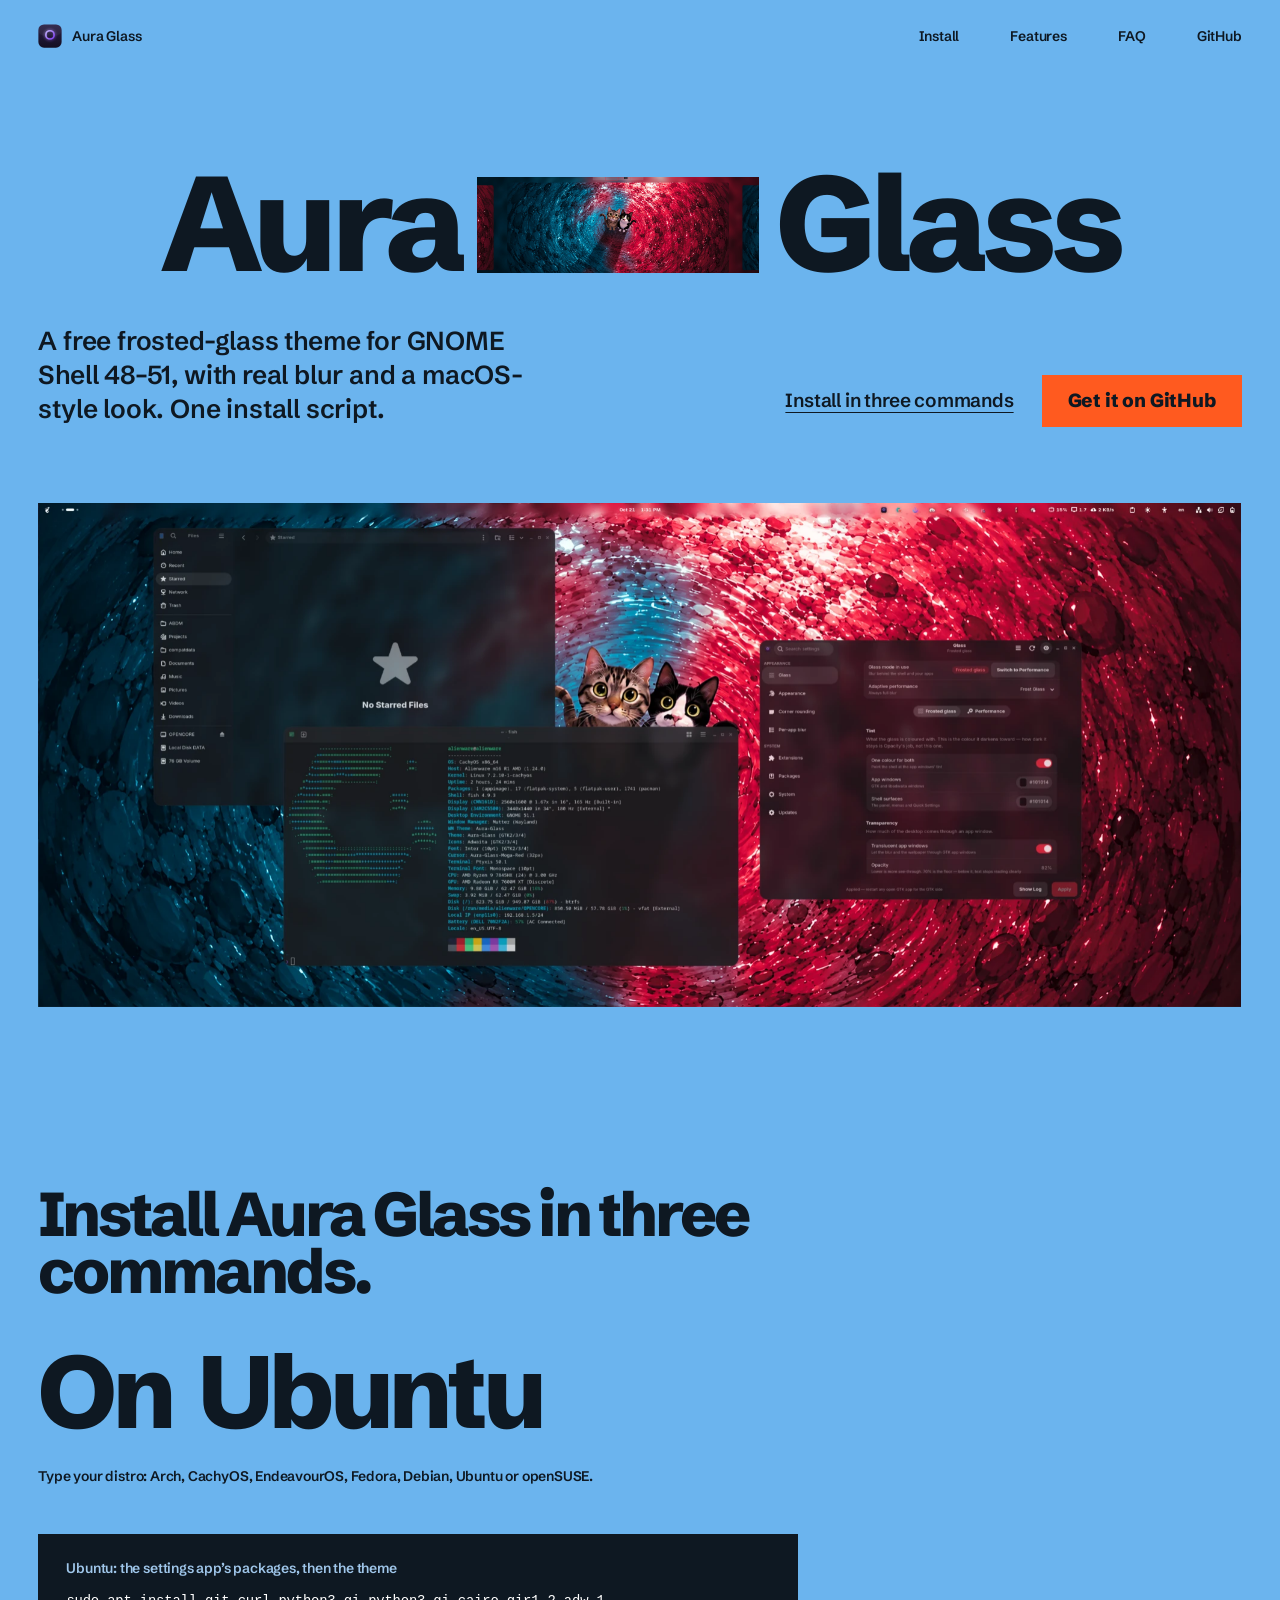
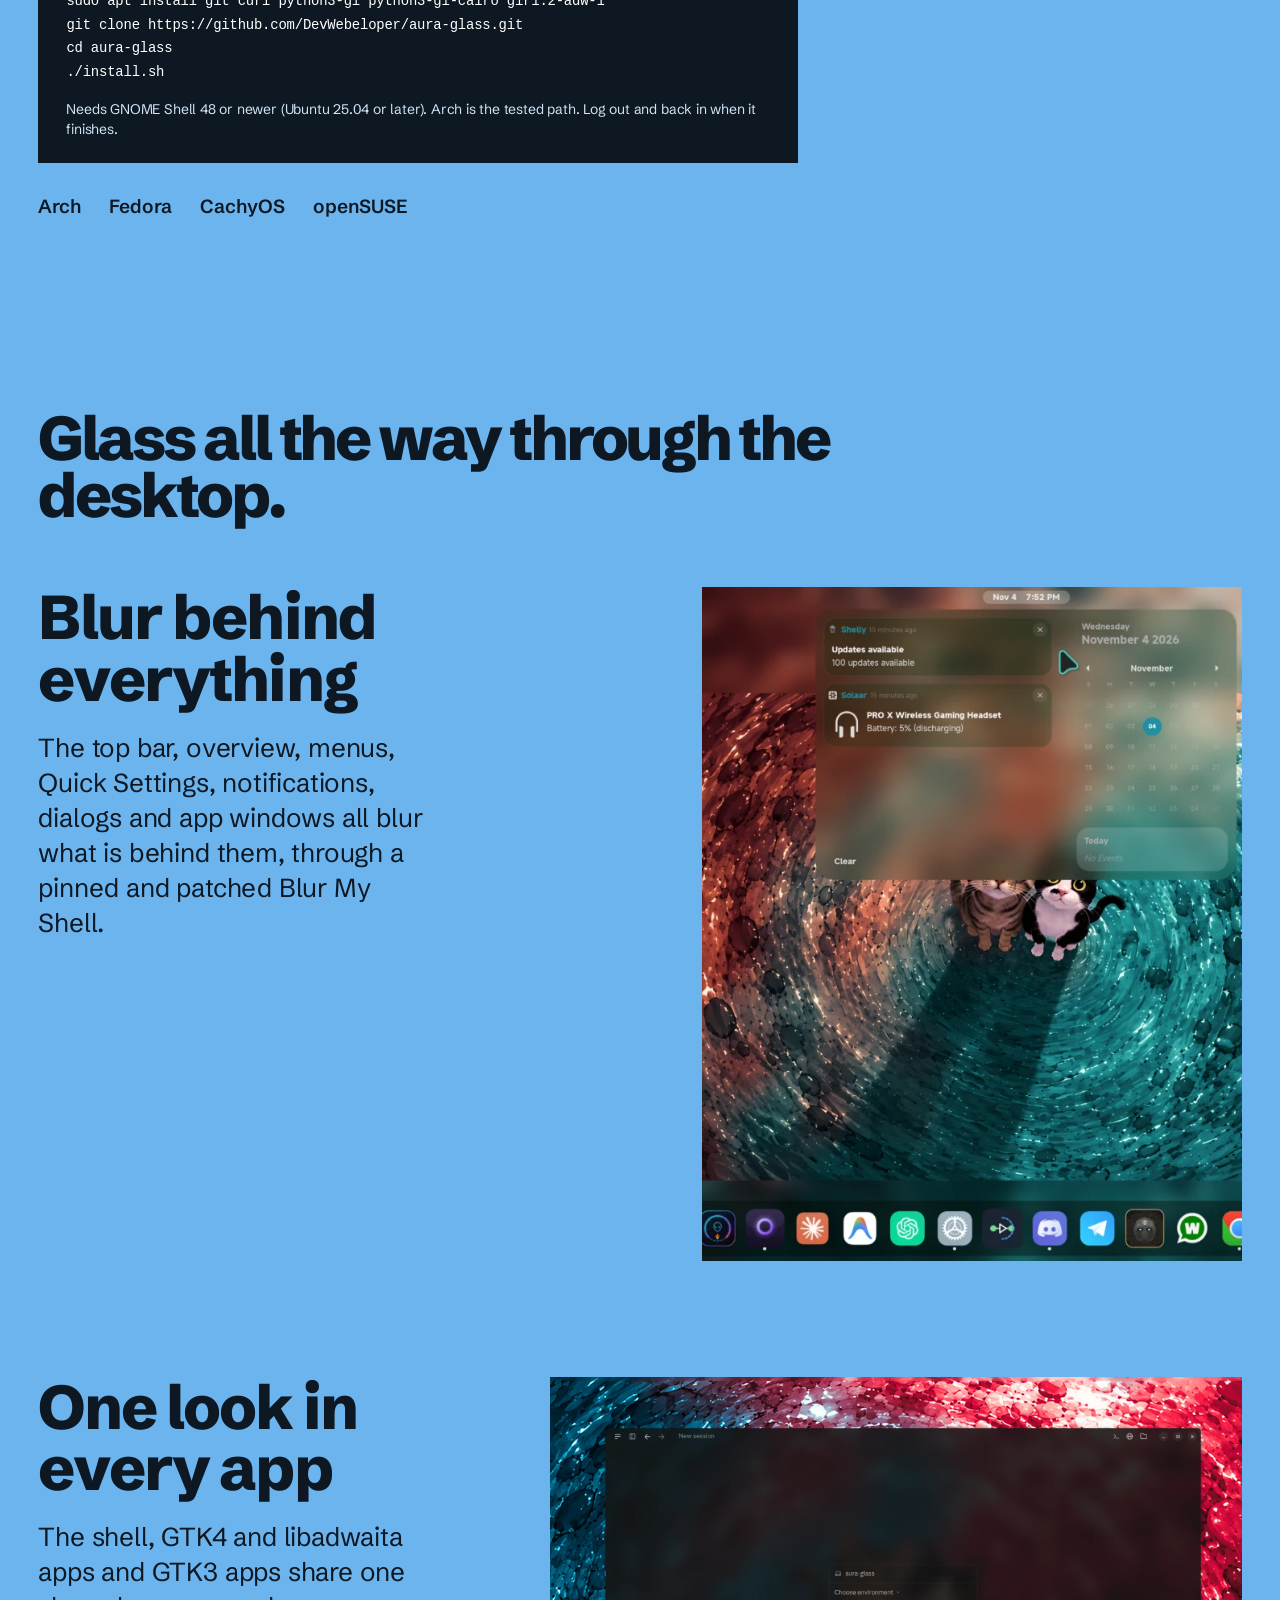
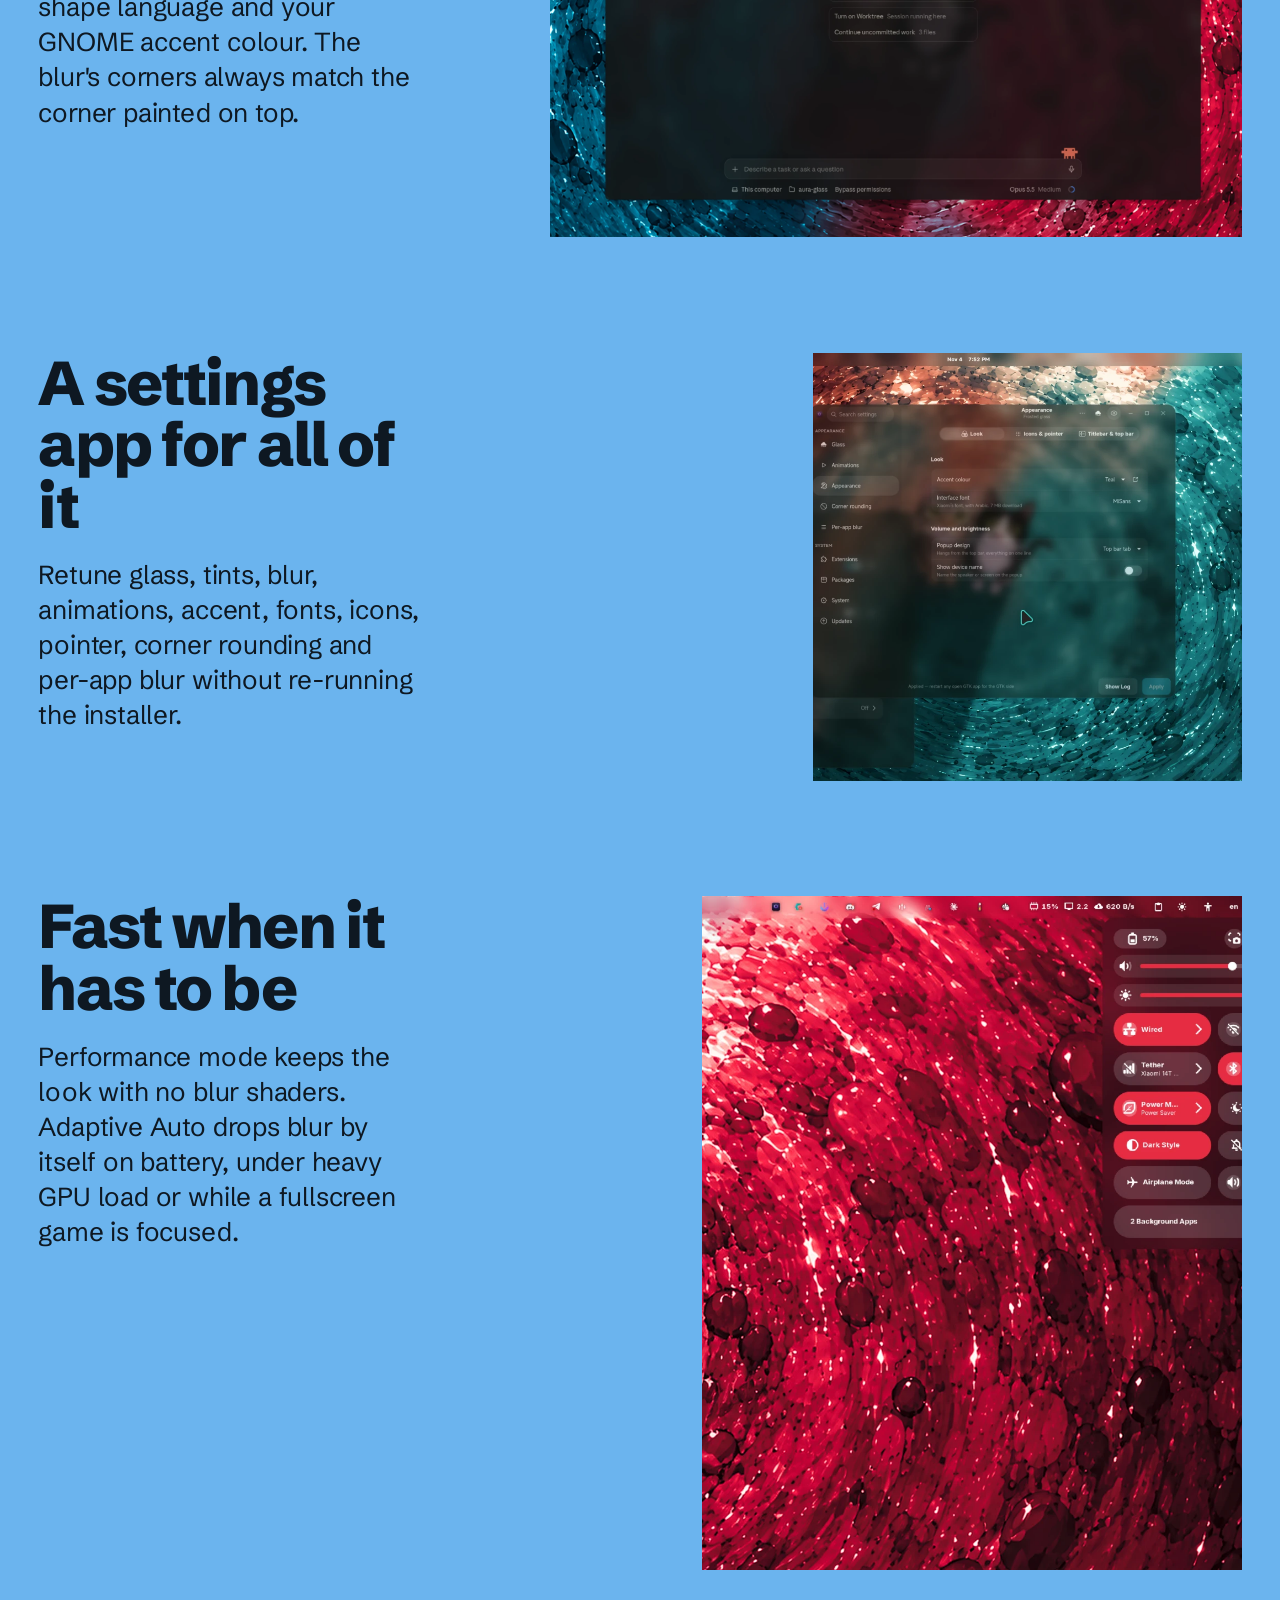
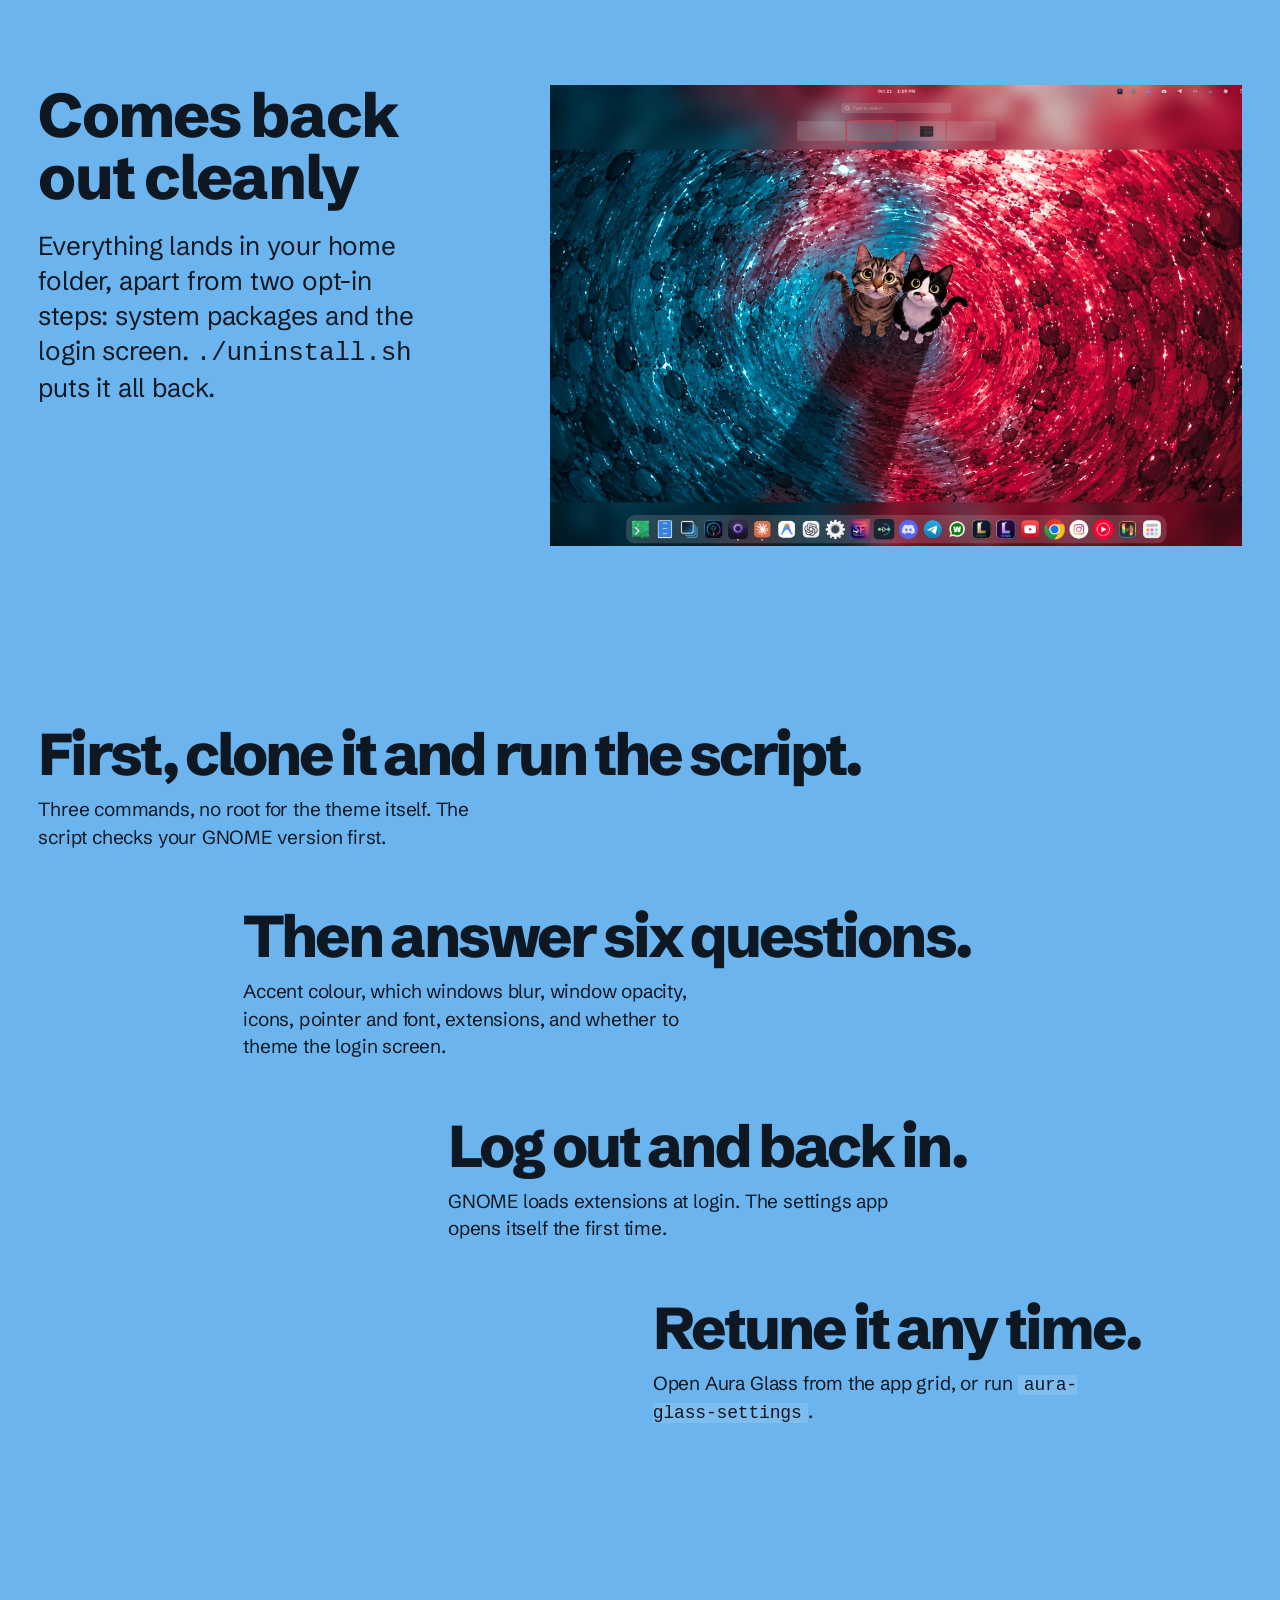
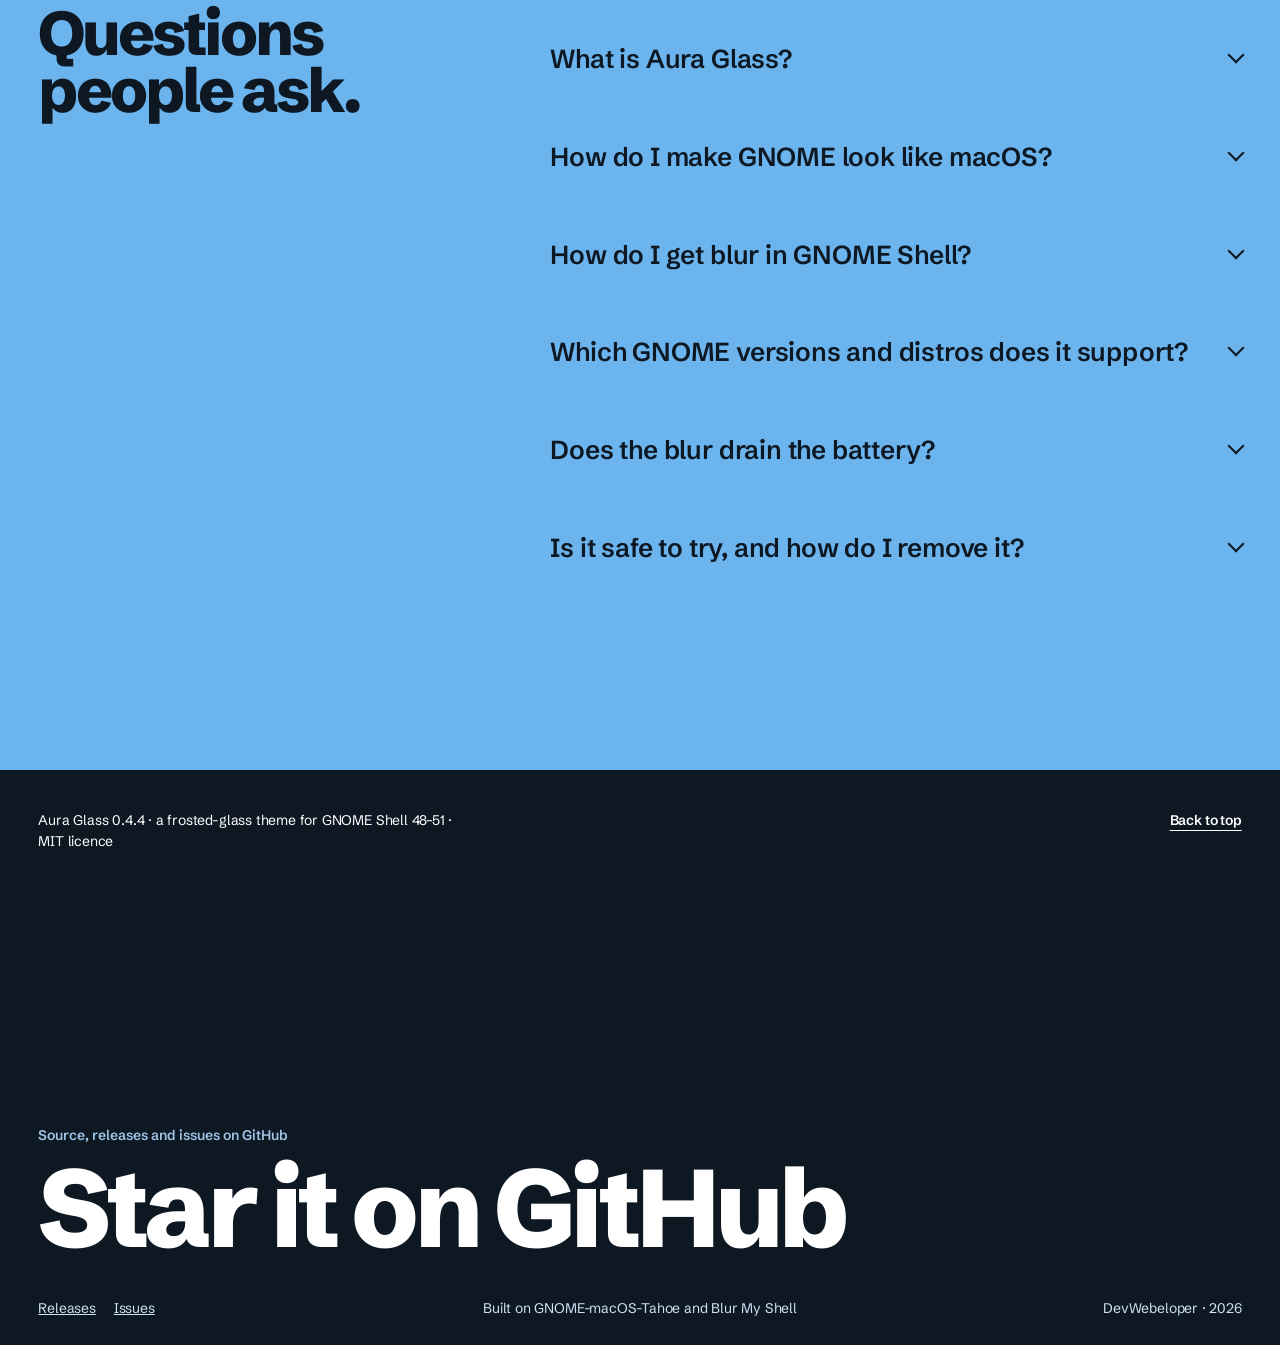
==== index.html @ b1bab81f "site: project page for GitHub Pages" ====
<!doctype html>
<html lang="en">
<head>
<meta charset="utf-8">
<meta name="viewport" content="width=device-width, initial-scale=1">
<title>Aura Glass: a frosted-glass GNOME theme with real blur (GNOME 48–51)</title>
<meta name="description" content="Aura Glass is a free, open-source frosted-glass GNOME theme with real blur and a macOS-style look for GNOME Shell 48–51. Shell, GTK4/libadwaita and GTK3 theme, icons, cursors and a settings app, installed by one script on Arch, CachyOS, Fedora, Ubuntu and Debian.">
<link rel="canonical" href="https://devwebeloper.github.io/aura-glass/">
<meta name="robots" content="index, follow, max-image-preview:large">
<meta name="theme-color" content="#6bb4ee">
<link rel="icon" href="img/icon.svg" type="image/svg+xml">

<meta property="og:type" content="website">
<meta property="og:site_name" content="Aura Glass">
<meta property="og:title" content="Aura Glass: a frosted-glass GNOME theme with real blur">
<meta property="og:description" content="Free macOS-style glass for GNOME Shell 48–51: blur behind the panel, menus, notifications and app windows, one consistent look across the shell, GTK4 and GTK3, and a settings app. One install script.">
<meta property="og:url" content="https://devwebeloper.github.io/aura-glass/">
<meta property="og:image" content="https://devwebeloper.github.io/aura-glass/img/og.jpg">
<meta property="og:image:width" content="1200">
<meta property="og:image:height" content="630">
<meta property="og:image:alt" content="The Aura Glass desktop on GNOME: Files, a terminal and the settings app on frosted glass">
<meta name="twitter:card" content="summary_large_image">
<meta name="twitter:title" content="Aura Glass: a frosted-glass GNOME theme with real blur">
<meta name="twitter:description" content="Free macOS-style glass for GNOME Shell 48–51, installed by one script.">
<meta name="twitter:image" content="https://devwebeloper.github.io/aura-glass/img/og.jpg">

<script type="application/ld+json">
{
  "@context": "https://schema.org",
  "@graph": [
    {
      "@type": "SoftwareApplication",
      "@id": "https://devwebeloper.github.io/aura-glass/#app",
      "name": "Aura Glass",
      "alternateName": ["aura-glass", "Aura Glass GNOME theme"],
      "description": "A free, open-source frosted-glass GNOME theme with real blur and a macOS-style look for GNOME Shell 48–51: Shell, GTK4/libadwaita and GTK3 theme, icon and cursor packs, fonts and a settings app, installed by one script.",
      "applicationCategory": "DesktopEnhancementApplication",
      "applicationSubCategory": "GNOME theme",
      "operatingSystem": "Linux (GNOME Shell 48, 49, 50, 51; Arch, CachyOS, EndeavourOS, Fedora, Debian, Ubuntu, openSUSE)",
      "softwareVersion": "0.4.4",
      "datePublished": "2026-11-18",
      "license": "https://opensource.org/licenses/MIT",
      "isAccessibleForFree": true,
      "offers": { "@type": "Offer", "price": "0", "priceCurrency": "USD" },
      "url": "https://devwebeloper.github.io/aura-glass/",
      "downloadUrl": "https://github.com/DevWebeloper/aura-glass/releases/latest",
      "installUrl": "https://github.com/DevWebeloper/aura-glass#quick-start",
      "codeRepository": "https://github.com/DevWebeloper/aura-glass",
      "screenshot": [
        "https://devwebeloper.github.io/aura-glass/img/desktop.webp",
        "https://devwebeloper.github.io/aura-glass/img/overview.webp",
        "https://devwebeloper.github.io/aura-glass/img/quick-settings.webp",
        "https://devwebeloper.github.io/aura-glass/img/settings-appearance.webp"
      ],
      "keywords": "GNOME theme, GNOME Shell theme, frosted glass, glassmorphism, blur, macOS theme for Linux, GTK4 theme, libadwaita theme, GTK3 theme, Blur My Shell, Linux desktop customization",
      "author": { "@type": "Person", "name": "DevWebeloper", "url": "https://github.com/DevWebeloper" }
    },
    {
      "@type": "FAQPage",
      "@id": "https://devwebeloper.github.io/aura-glass/#faq",
      "mainEntity": [
        { "@type": "Question", "name": "What is Aura Glass?",
          "acceptedAnswer": { "@type": "Answer", "text": "A free, MIT-licensed GNOME theme that turns GNOME Shell 48–51 into a frosted-glass desktop. It themes the shell, GTK4/libadwaita apps and GTK3 apps, adds real blur through a pinned and patched Blur My Shell, and comes with a settings app to retune it." } },
        { "@type": "Question", "name": "How do I make GNOME look like macOS?",
          "acceptedAnswer": { "@type": "Answer", "text": "Install Aura Glass with three commands: git clone https://github.com/DevWebeloper/aura-glass.git, cd aura-glass, ./install.sh. Its theme is built on GNOME-macOS-Tahoe, with frosted blur, macOS-style traffic-light window buttons, and matching icon and pointer packs and fonts, all chosen in the setup wizard." } },
        { "@type": "Question", "name": "How do I get blur in GNOME Shell?",
          "acceptedAnswer": { "@type": "Answer", "text": "Aura Glass installs Blur My Shell and tunes it so the top bar, overview, dock, menus, Quick Settings, notifications, dialogs and app windows all blur what is behind them, with corners that match the theme. A single app can also be blurred from its window menu with Blur This App." } },
        { "@type": "Question", "name": "Which GNOME versions and Linux distros does Aura Glass support?",
          "acceptedAnswer": { "@type": "Answer", "text": "GNOME Shell 48, 49, 50 and 51, on Wayland. Arch, CachyOS and EndeavourOS are the tested path; Fedora, Debian, Ubuntu and openSUSE have dependency mappings and the installer runs there." } },
        { "@type": "Question", "name": "Does the blur slow my computer down or drain the battery?",
          "acceptedAnswer": { "@type": "Answer", "text": "Blur costs GPU time mainly while something behind it keeps redrawing. Performance mode keeps the look without any blur shaders, and Adaptive performance set to Auto drops blur by itself on battery, under heavy GPU load or while a fullscreen game is focused." } },
        { "@type": "Question", "name": "Is Aura Glass safe to try, and how do I remove it?",
          "acceptedAnswer": { "@type": "Answer", "text": "Everything installs under your home folder except two opt-in steps (system packages and the GDM login screen). Running ./uninstall.sh takes it back out." } }
      ]
    }
  ]
}
</script>

<link rel="preconnect" href="https://fonts.googleapis.com">
<link rel="preconnect" href="https://fonts.gstatic.com" crossorigin>
<link href="https://fonts.googleapis.com/css2?family=Schibsted+Grotesk:wght@400;600;800&display=swap" rel="stylesheet">
<style>
:root {
  --bg: #6bb4ee;
  --surface: #7dbdf0;
  --ink: #0e1822;
  --muted: #1b3d5c;
  --accent: #ff5a1f;
  --accent-ink: #0e1822;
  --field-1: #ffffff;  --field-1-ink: #0e1822;
  --field-2: #0e1822;  --field-2-ink: #ffffff;

  --step-small: clamp(0.8125rem, 0.79rem + 0.1vw, 0.875rem);
  --step-body: clamp(1.0625rem, 1rem + 0.25vw, 1.1875rem);
  --step-lead: clamp(1.25rem, 1.1rem + 0.7vw, 1.625rem);
  --step-head: clamp(2rem, 1.3rem + 3.2vw, 4rem);
  --step-display: clamp(4.5rem, 10.5vw, 10.5rem);

  --margin: clamp(16px, 3vw, 40px);
  --gap-section: clamp(120px, 14vw, 200px);
  --ease: cubic-bezier(.2, .7, .1, 1);
}
*, *::before, *::after { box-sizing: border-box; }
html { -webkit-text-size-adjust: 100%; scroll-behavior: smooth; }
body {
  margin: 0; background: var(--bg); color: var(--ink);
  font-family: "Schibsted Grotesk", system-ui, sans-serif;
  font-size: var(--step-body); line-height: 1.45; letter-spacing: -0.01em;
}
img { display: block; max-width: 100%; height: auto; }
a { color: inherit; }
:focus-visible { outline: 3px solid var(--ink); outline-offset: 3px; }
::selection { background: var(--ink); color: var(--bg); }
h1, h2, h3, p { margin: 0; }
h1, h2 { font-weight: 800; letter-spacing: -0.05em; line-height: 0.92; }
h3 { font-weight: 800; letter-spacing: -0.03em; line-height: 1; }
.wrap { padding-inline: var(--margin); }
.grid { display: grid; grid-template-columns: repeat(12, minmax(0, 1fr)); column-gap: clamp(12px, 2vw, 32px); }

/* ---------- nav ---------- */
.nav { display: flex; align-items: center; justify-content: space-between; padding: 24px var(--margin); font-weight: 600; font-size: var(--step-small); }
.nav .mark { display: flex; align-items: center; gap: 10px; text-decoration: none; }
.nav .mark img { width: 24px; height: 24px; }
.nav ul { display: flex; gap: clamp(16px, 4vw, 56px); list-style: none; margin: 0; padding: 0; }
.nav ul a { text-decoration: none; }
.nav ul a:hover { text-decoration: underline; text-underline-offset: 4px; }

/* ---------- hero ---------- */
.hero { padding-top: clamp(48px, 7vw, 104px); }
.hero-line { display: flex; justify-content: center; padding-inline: var(--margin); }
.hero h1 { font-size: var(--step-display); display: inline-flex; align-items: baseline; gap: 0.12em; white-space: nowrap; }
.hero .slot { display: inline-block; width: 2.1em; height: 0.72em; overflow: hidden; align-self: baseline; position: relative; top: 0.02em; }
.hero .slot img { width: 100%; height: 100%; object-fit: cover; object-position: 30% 50%; }
.hero-foot { padding: 40px var(--margin) 0; align-items: end; }
.hero-foot .lead { grid-column: 1 / span 7; font-size: var(--step-lead); line-height: 1.3; max-width: 32ch; font-weight: 600; }
.hero-foot .act { grid-column: 9 / span 4; display: flex; align-items: center; justify-content: flex-end; gap: 28px; }
.hero-shot { margin: clamp(48px, 6vw, 88px) var(--margin) 0; overflow: hidden; }
.hero-shot img { width: 100%; aspect-ratio: 2000 / 837; object-fit: cover; }
.btn { display: inline-flex; align-items: center; white-space: nowrap; min-height: 52px; padding: 0 26px; background: var(--accent); color: var(--accent-ink); font-weight: 800; font-size: var(--step-body); text-decoration: none; border-radius: 0; transition: transform .2s var(--ease), background-color .2s var(--ease); }
.btn:hover { transform: translateY(-2px); background: #ff6d38; }
.btn:active { transform: translateY(1px); }
.link { font-weight: 600; white-space: nowrap; text-underline-offset: 5px; transition: text-underline-offset .2s var(--ease); }
.link:hover { text-underline-offset: 8px; }

/* ---------- install (headline you can type) ---------- */
.install { margin-top: var(--gap-section); }
.install h2 { font-size: var(--step-head); max-width: 18ch; }
.typed { margin-top: 28px; display: flex; align-items: baseline; font-size: clamp(3rem, 8vw, 8.25rem); font-weight: 800; letter-spacing: -0.05em; line-height: 1; }
.typed label { white-space: nowrap; }
.typed input { flex: 1; min-width: 0; font: inherit; letter-spacing: inherit; color: var(--ink); background: transparent; border: 0; padding: 0; margin-left: 0.25em; caret-color: var(--accent); caret-shape: block; }
.typed input:focus { outline: none; }
.typed input:focus-visible { outline: none; text-decoration: underline; text-decoration-thickness: 0.06em; text-underline-offset: 0.12em; }
.answer { margin-top: 48px; max-width: 760px; background: var(--field-2); color: var(--field-2-ink); padding: 24px 28px; }
.answer p { font-size: var(--step-small); font-weight: 600; margin-bottom: 12px; color: #9fc6ea; }
.answer pre { margin: 0; font-family: ui-monospace, "JetBrains Mono", monospace; font-size: var(--step-small); line-height: 1.7; white-space: pre-wrap; word-break: break-word; }
.answer .note { margin: 14px 0 0; font-family: inherit; font-size: var(--step-small); color: #cfe3f5; font-weight: 400; }
.examples { margin-top: 20px; display: flex; flex-wrap: wrap; gap: 8px 28px; }
.examples button { font: inherit; font-size: var(--step-body); font-weight: 600; color: var(--ink); background: none; border: 0; padding: 10px 0; cursor: pointer; text-decoration: underline; text-underline-offset: 5px; text-decoration-color: transparent; transition: text-decoration-color .2s var(--ease); }
.examples button:hover, .examples button[aria-pressed="true"] { text-decoration-color: currentColor; }

/* ---------- features (rows with margin pictures) ---------- */
.features { margin-top: var(--gap-section); }
.features .intro h2 { grid-column: 1 / span 9; font-size: var(--step-head); }
.row { align-items: start; margin-top: clamp(80px, 9vw, 120px); }
.intro + .row { margin-top: clamp(40px, 5vw, 72px); }
.row .copy { grid-column: 1 / span 4; }
.row h3 { font-size: var(--step-head); }
.row p { margin-top: 20px; max-width: 34ch; font-size: var(--step-lead); line-height: 1.35; }
.row figure { margin: 0; grid-column: 6 / -1; justify-self: end; }
.row figure.w-a { width: 78%; }
.row figure.w-b { width: 62%; }
.row figure.w-c { width: 100%; }
.row figure img { width: 100%; aspect-ratio: var(--ar); object-fit: cover; }

/* ---------- how (staircase) ---------- */
.how { margin-top: var(--gap-section); }
.how ol { list-style: none; margin: 0; padding: 0; }
.how li { margin-top: 56px; }
.how li:first-child { margin-top: 0; }
.how .s1 { grid-column: 1 / -1; } .how .s2 { grid-column: 3 / -1; } .how .s3 { grid-column: 5 / -1; } .how .s4 { grid-column: 7 / -1; }
.how .line { font-size: clamp(2.25rem, 4.6vw, 4.75rem); font-weight: 800; letter-spacing: -0.05em; line-height: 1; }
.how .sub { margin-top: 12px; max-width: 40ch; }
.how code { font-family: ui-monospace, monospace; font-size: 0.95em; background: var(--surface); padding: 0 6px; }

/* ---------- faq ---------- */
.faq { margin-top: var(--gap-section); }
.faq h2 { grid-column: 1 / span 4; font-size: var(--step-head); align-self: start; }
.faq .qs { grid-column: 6 / -1; }
.faq details { margin-top: 12px; padding: 12px 24px; margin-inline: -24px; transition: background-color .25s var(--ease); }
.faq details[open] { background: var(--surface); }
.faq summary { list-style: none; cursor: pointer; display: flex; justify-content: space-between; gap: 24px; font-size: var(--step-lead); font-weight: 600; padding: 12px 0; }
.faq summary::-webkit-details-marker { display: none; }
.faq summary::after { content: ""; flex: none; width: 12px; height: 12px; margin-top: 8px; border-right: 2px solid var(--ink); border-bottom: 2px solid var(--ink); transform: rotate(45deg); transition: transform .25s var(--ease); }
.faq details[open] summary::after { transform: rotate(225deg); }
.faq .a { padding-bottom: 16px; max-width: 48ch; }

/* ---------- footer ---------- */
.foot { margin-top: var(--gap-section); background: var(--field-2); color: var(--field-2-ink); min-height: 64svh; display: flex; flex-direction: column; padding: 40px var(--margin) 28px; }
.foot .top { display: flex; justify-content: space-between; gap: 24px; font-size: var(--step-small); }
.foot .top p { max-width: 46ch; }
.foot .big { margin-top: auto; }
.foot .big h2 { font-size: var(--step-small); font-weight: 600; letter-spacing: 0; line-height: 1.4; color: #9fc6ea; margin-bottom: 12px; }
.foot .big a { display: inline-block; font-size: clamp(2.75rem, 8.6vw, 9rem); font-weight: 800; letter-spacing: -0.05em; line-height: 0.92; text-decoration: none; transition: color .2s var(--ease); }
.foot .big a:hover { color: var(--bg); }
.foot .meta { margin-top: 40px; display: grid; grid-template-columns: 1fr auto 1fr; gap: 16px; font-size: var(--step-small); color: #cfe3f5; }
.foot .meta > :last-child { text-align: right; }
.foot .meta a { margin-right: 18px; }

/* ---------- motion ---------- */
.reveal { opacity: 0; transform: translateY(24px); transition: opacity .7s var(--ease), transform .7s var(--ease); transition-delay: calc(var(--i, 0) * 80ms); }
.reveal.in { opacity: 1; transform: none; }
.no-js .reveal { opacity: 1; transform: none; }
.shutter { clip-path: inset(0 100% 0 0); animation: shutter 1.1s var(--ease) .25s forwards; }
.shutter img { transform: scale(1.12); animation: settle 1.4s var(--ease) .25s forwards; }
@keyframes shutter { to { clip-path: inset(0 0 0 0); } }
@keyframes settle { to { transform: scale(1); } }
.row figure img { transition: transform .6s var(--ease); }
.row figure:hover img { transform: scale(1.03); }
@media (prefers-reduced-motion: reduce) {
  .reveal, .reveal.in { opacity: 1; transform: none; transition: none; }
  .shutter, .shutter img { animation: none; clip-path: none; transform: none; }
  html { scroll-behavior: auto; }
}

/* ---------- phone ---------- */
@media (max-width: 900px) {
  .nav ul li:not(:last-child) { display: none; }
  .hero h1 { font-size: 19vw; }
  .hero .slot { display: none; }
  .hero-foot .lead, .hero-foot .act { grid-column: 1 / -1; }
  .hero-foot .act { justify-content: flex-start; margin-top: 24px; flex-wrap: wrap; }
  .typed { font-size: 11vw; }
  .answer { margin-top: 28px; padding: 20px; }
  .examples button { min-height: 44px; padding: 0 16px; background: var(--surface); text-decoration: none; }
  .examples button[aria-pressed="true"] { background: var(--ink); color: var(--bg); }
  .features .intro { min-height: 50svh; }
  .features .intro h2, .row .copy, .row figure { grid-column: 1 / -1; }
  .row { margin-top: 64px; }
  .row figure { margin-top: 20px; justify-self: start; }
  .row figure.w-a, .row figure.w-b, .row figure.w-c { width: 100%; }
  .how .s1, .how .s2, .how .s3, .how .s4 { grid-column: 1 / -1; }
  .how .s2 { padding-left: 6vw; } .how .s3 { padding-left: 12vw; } .how .s4 { padding-left: 18vw; }
  .how .line { font-size: 8.4vw; }
  .how li { margin-top: 40px; }
  .faq h2 { grid-column: 1 / -1; position: static; }
  .faq .qs { grid-column: 1 / -1; margin-top: 32px; }
  .faq details { margin-inline: calc(var(--margin) * -1); padding-inline: var(--margin); }
  .foot .top { flex-direction: column; }
  .foot .big a { font-size: 11vw; }
  .foot .meta { grid-template-columns: 1fr; }
  .foot .meta > :last-child { text-align: left; }
}
</style>
</head>
<body class="no-js">
<header class="nav">
  <a class="mark" href="./"><img src="img/icon.svg" width="24" height="24" alt="">Aura Glass</a>
  <nav aria-label="Main">
    <ul>
      <li><a href="#install">Install</a></li>
      <li><a href="#features">Features</a></li>
      <li><a href="#faq">FAQ</a></li>
      <li><a href="https://github.com/DevWebeloper/aura-glass">GitHub</a></li>
    </ul>
  </nav>
</header>

<main>
  <section class="hero" aria-label="Aura Glass">
    <div class="hero-line">
      <h1>
        <span>Aura</span>
        <span class="slot" aria-hidden="true"><img src="img/overview.webp" width="2000" height="837" alt=""></span>
        <span>Glass</span>
      </h1>
    </div>
    <div class="hero-foot grid">
      <p class="lead reveal">A free frosted-glass theme for GNOME Shell 48–51, with real blur and a macOS-style look. One install script.</p>
      <div class="act reveal" style="--i:1">
        <a class="link" href="#install">Install in three commands</a>
        <a class="btn" href="https://github.com/DevWebeloper/aura-glass">Get it on GitHub</a>
      </div>
    </div>
    <figure class="hero-shot shutter" style="margin-bottom:0"><img src="img/desktop.webp" width="2000" height="837" alt="Aura Glass on GNOME Shell: Files, a terminal and the Aura Glass settings app on frosted glass over a red and teal wallpaper" fetchpriority="high"></figure>
  </section>

  <section class="install wrap" id="install" aria-labelledby="install-h">
    <h2 id="install-h" class="reveal">Install Aura Glass in three commands.</h2>
    <div class="typed reveal" style="--i:1" data-ui>
      <label for="distro">On</label>
      <input id="distro" type="text" value="Ubuntu" autocomplete="off" spellcheck="false" aria-describedby="distro-help">
    </div>
    <p id="distro-help" class="reveal" style="--i:2; margin-top:12px; font-size:var(--step-small); font-weight:600;">Type your distro: Arch, CachyOS, EndeavourOS, Fedora, Debian, Ubuntu or openSUSE.</p>
    <div class="answer reveal" style="--i:3" aria-live="polite" data-ui>
      <p id="answer-title">Ubuntu: the settings app's packages, then the theme</p>
<pre id="answer-cmd">sudo apt install git curl python3-gi python3-gi-cairo gir1.2-adw-1
git clone https://github.com/DevWebeloper/aura-glass.git
cd aura-glass
./install.sh</pre>
      <p class="note" id="answer-note">Debian and Ubuntu have dependency mappings and the installer runs there; Arch is the tested path. Log out and back in when it finishes.</p>
    </div>
    <div class="examples reveal" style="--i:4" role="group" aria-label="Examples">
      <button type="button" data-d="Arch">Arch</button>
      <button type="button" data-d="Fedora">Fedora</button>
      <button type="button" data-d="CachyOS">CachyOS</button>
      <button type="button" data-d="openSUSE">openSUSE</button>
    </div>
  </section>

  <section class="features wrap" id="features" aria-labelledby="features-h">
    <div class="intro grid"><h2 id="features-h" class="reveal">Glass all the way through the desktop.</h2></div>

    <div class="row grid">
      <div class="copy reveal"><h3>Blur behind everything</h3>
        <p>The top bar, overview, menus, Quick Settings, notifications, dialogs and app windows all blur what is behind them, through a pinned and patched Blur My Shell.</p></div>
      <figure class="w-a reveal" style="--i:1; --ar: 4 / 5"><img src="img/notifications-calendar.webp" width="2000" height="837" alt="Notifications and the calendar on frosted glass above the dock" loading="lazy" style="object-position: 45% 50%"></figure>
    </div>

    <div class="row grid">
      <div class="copy reveal"><h3>One look in every app</h3>
        <p>The shell, GTK4 and libadwaita apps and GTK3 apps share one shape language and your GNOME accent colour. The blur's corners always match the corner painted on top.</p></div>
      <figure class="w-c reveal" style="--i:1; --ar: 3 / 2"><img src="img/app-window.webp" width="2000" height="1401" alt="A translucent GTK4 app window on the frosted glass" loading="lazy"></figure>
    </div>

    <div class="row grid">
      <div class="copy reveal"><h3>A settings app for all of it</h3>
        <p>Retune glass, tints, blur, animations, accent, fonts, icons, pointer, corner rounding and per-app blur without re-running the installer.</p></div>
      <figure class="w-b reveal" style="--i:1; --ar: 1 / 1"><img src="img/settings-appearance.webp" width="2000" height="837" alt="The Aura Glass settings app over GNOME Settings" loading="lazy" style="object-position: 60% 50%"></figure>
    </div>

    <div class="row grid">
      <div class="copy reveal"><h3>Fast when it has to be</h3>
        <p>Performance mode keeps the look with no blur shaders. Adaptive Auto drops blur by itself on battery, under heavy GPU load or while a fullscreen game is focused.</p></div>
      <figure class="w-a reveal" style="--i:1; --ar: 4 / 5"><img src="img/quick-settings.webp" width="2000" height="1220" alt="GNOME Quick Settings on frosted glass" loading="lazy" style="object-position: 85% 30%"></figure>
    </div>

    <div class="row grid">
      <div class="copy reveal"><h3>Comes back out cleanly</h3>
        <p>Everything lands in your home folder, apart from two opt-in steps: system packages and the login screen. <code>./uninstall.sh</code> puts it all back.</p></div>
      <figure class="w-c reveal" style="--i:1; --ar: 3 / 2"><img src="img/overview.webp" width="2000" height="837" alt="The GNOME overview with the dock and workspace thumbnails on Aura Glass" loading="lazy"></figure>
    </div>
  </section>

  <section class="how wrap" aria-labelledby="how-h">
    <ol class="grid" style="grid-template-rows:auto">
      <li class="s1 reveal"><h2 id="how-h" class="line">First, clone it and run the script.</h2><p class="sub">Three commands, no root for the theme itself. The script checks your GNOME version first.</p></li>
      <li class="s2 reveal"><p class="line">Then answer six questions.</p><p class="sub">Accent colour, which windows blur, window opacity, icons, pointer and font, extensions, and whether to theme the login screen.</p></li>
      <li class="s3 reveal"><p class="line">Log out and back in.</p><p class="sub">GNOME loads extensions at login. The settings app opens itself the first time.</p></li>
      <li class="s4 reveal"><p class="line">Retune it any time.</p><p class="sub">Open Aura Glass from the app grid, or run <code>aura-glass-settings</code>.</p></li>
    </ol>
  </section>

  <section class="faq wrap grid" id="faq" aria-labelledby="faq-h">
    <h2 id="faq-h" class="reveal">Questions people ask.</h2>
    <div class="qs">
      <details class="reveal"><summary>What is Aura Glass?</summary><p class="a">A free, MIT-licensed GNOME theme that turns GNOME Shell 48–51 into a frosted-glass desktop. It themes the shell, GTK4/libadwaita apps and GTK3 apps, adds real blur through a pinned and patched Blur My Shell, and comes with a settings app to retune it.</p></details>
      <details class="reveal"><summary>How do I make GNOME look like macOS?</summary><p class="a">Install Aura Glass. Its theme is built on GNOME-macOS-Tahoe, with frosted blur, macOS-style traffic-light window buttons, and matching icon and pointer packs and fonts (Inter, MiSans or SF Pro), all chosen in the setup wizard.</p></details>
      <details class="reveal"><summary>How do I get blur in GNOME Shell?</summary><p class="a">Aura Glass installs Blur My Shell and tunes it so the top bar, overview, dock, menus, Quick Settings, notifications, dialogs and app windows all blur what is behind them, with corners that match the theme. You can also blur a single app from its window menu with “Blur This App”.</p></details>
      <details class="reveal"><summary>Which GNOME versions and distros does it support?</summary><p class="a">GNOME Shell 48, 49, 50 and 51, on Wayland. Arch, CachyOS and EndeavourOS are the tested path. Fedora, Debian, Ubuntu and openSUSE have dependency mappings and the installer runs there.</p></details>
      <details class="reveal"><summary>Does the blur drain the battery?</summary><p class="a">Blur costs GPU time mainly while something behind it keeps redrawing. Performance mode keeps the look without any blur shaders, and Adaptive performance → Auto drops blur by itself on battery, under heavy GPU load or while a fullscreen game is focused.</p></details>
      <details class="reveal"><summary>Is it safe to try, and how do I remove it?</summary><p class="a">Everything installs under your home folder except two opt-in steps (system packages and the GDM login screen). <code>./uninstall.sh</code> takes it back out.</p></details>
    </div>
  </section>
</main>

<footer class="foot">
  <div class="top">
    <p>Aura Glass 0.4.4 · a frosted-glass theme for GNOME Shell 48–51 · MIT licence</p>
    <a class="link" href="#top" onclick="window.scrollTo({top:0});return false;">Back to top</a>
  </div>
  <div class="big">
    <h2>Source, releases and issues on GitHub</h2>
    <a href="https://github.com/DevWebeloper/aura-glass">Star it on GitHub</a>
  </div>
  <div class="meta">
    <div><a href="https://github.com/DevWebeloper/aura-glass/releases/latest">Releases</a><a href="https://github.com/DevWebeloper/aura-glass/issues">Issues</a></div>
    <div>Built on GNOME-macOS-Tahoe and Blur My Shell</div>
    <div>DevWebeloper · 2026</div>
  </div>
</footer>

<script>
document.body.classList.remove('no-js');
const D = {
  arch:     ['Arch', 'sudo pacman -S --needed git curl python-gobject libadwaita', 'The tested path. An AUR recipe lives in packaging/aur.'],
  cachyos:  ['CachyOS', 'sudo pacman -S --needed git curl python-gobject libadwaita', 'The tested path, on Arch packages.'],
  endeavouros: ['EndeavourOS', 'sudo pacman -S --needed git curl python-gobject libadwaita', 'The tested path, on Arch packages.'],
  manjaro:  ['Manjaro', 'sudo pacman -S --needed git curl python-gobject libadwaita', 'Arch packages; check that your GNOME Shell is 48 or newer.'],
  fedora:   ['Fedora', 'sudo dnf install git curl python3-gobject libadwaita', 'Fedora has dependency mappings and the installer runs there; Arch is the tested path.'],
  debian:   ['Debian', 'sudo apt install git curl python3-gi python3-gi-cairo gir1.2-adw-1', 'Needs GNOME Shell 48 or newer (Debian 13 or later). Arch is the tested path.'],
  ubuntu:   ['Ubuntu', 'sudo apt install git curl python3-gi python3-gi-cairo gir1.2-adw-1', 'Needs GNOME Shell 48 or newer (Ubuntu 25.04 or later). Arch is the tested path.'],
  opensuse: ['openSUSE', 'sudo zypper install git curl python3-gobject python3-gobject-cairo typelib-1_0-Adw-1', 'openSUSE has dependency mappings and the installer runs there; Arch is the tested path.']
};
const CLONE = 'git clone https://github.com/DevWebeloper/aura-glass.git\ncd aura-glass\n./install.sh';
const input = document.getElementById('distro');
const t = document.getElementById('answer-title'), c = document.getElementById('answer-cmd'), n = document.getElementById('answer-note');
function show(v) {
  const k = v.toLowerCase().replace(/[^a-z]/g, '').replace(/^(pop|popos|zorin|mint|linuxmint|elementary|kubuntu|xubuntu)$/, 'ubuntu').replace(/^(tumbleweed|suse|opensusetumbleweed|leap)$/, 'opensuse').replace(/^(endeavour)$/, 'endeavouros').replace(/^(cachy)$/, 'cachyos');
  const hit = D[k] || Object.keys(D).find(x => k && x.startsWith(k)) && D[Object.keys(D).find(x => x.startsWith(k))];
  if (hit) {
    t.textContent = hit[0] + ': the settings app’s packages, then the theme';
    c.textContent = hit[1] + '\n' + CLONE;
    n.textContent = hit[2] + ' Log out and back in when it finishes.';
  } else {
    t.textContent = (v.trim() || 'Any distro') + ': the theme';
    c.textContent = CLONE;
    n.textContent = 'The installer offers to install what your distro needs. You need GNOME Shell 48–51, bash, python3, git and curl.';
  }
  document.querySelectorAll('.examples button').forEach(b => b.setAttribute('aria-pressed', String(b.dataset.d.toLowerCase() === k)));
}
input.addEventListener('input', () => show(input.value));
document.querySelectorAll('.examples button').forEach(b => b.addEventListener('click', () => { input.value = b.dataset.d; show(b.dataset.d); input.focus(); }));
show(input.value);
const io = new IntersectionObserver(es => es.forEach(e => { if (e.isIntersecting) { e.target.classList.add('in'); io.unobserve(e.target); } }), { rootMargin: '0px 0px -8% 0px' });
document.querySelectorAll('.reveal').forEach(el => io.observe(el));
</script>
</body>
</html>
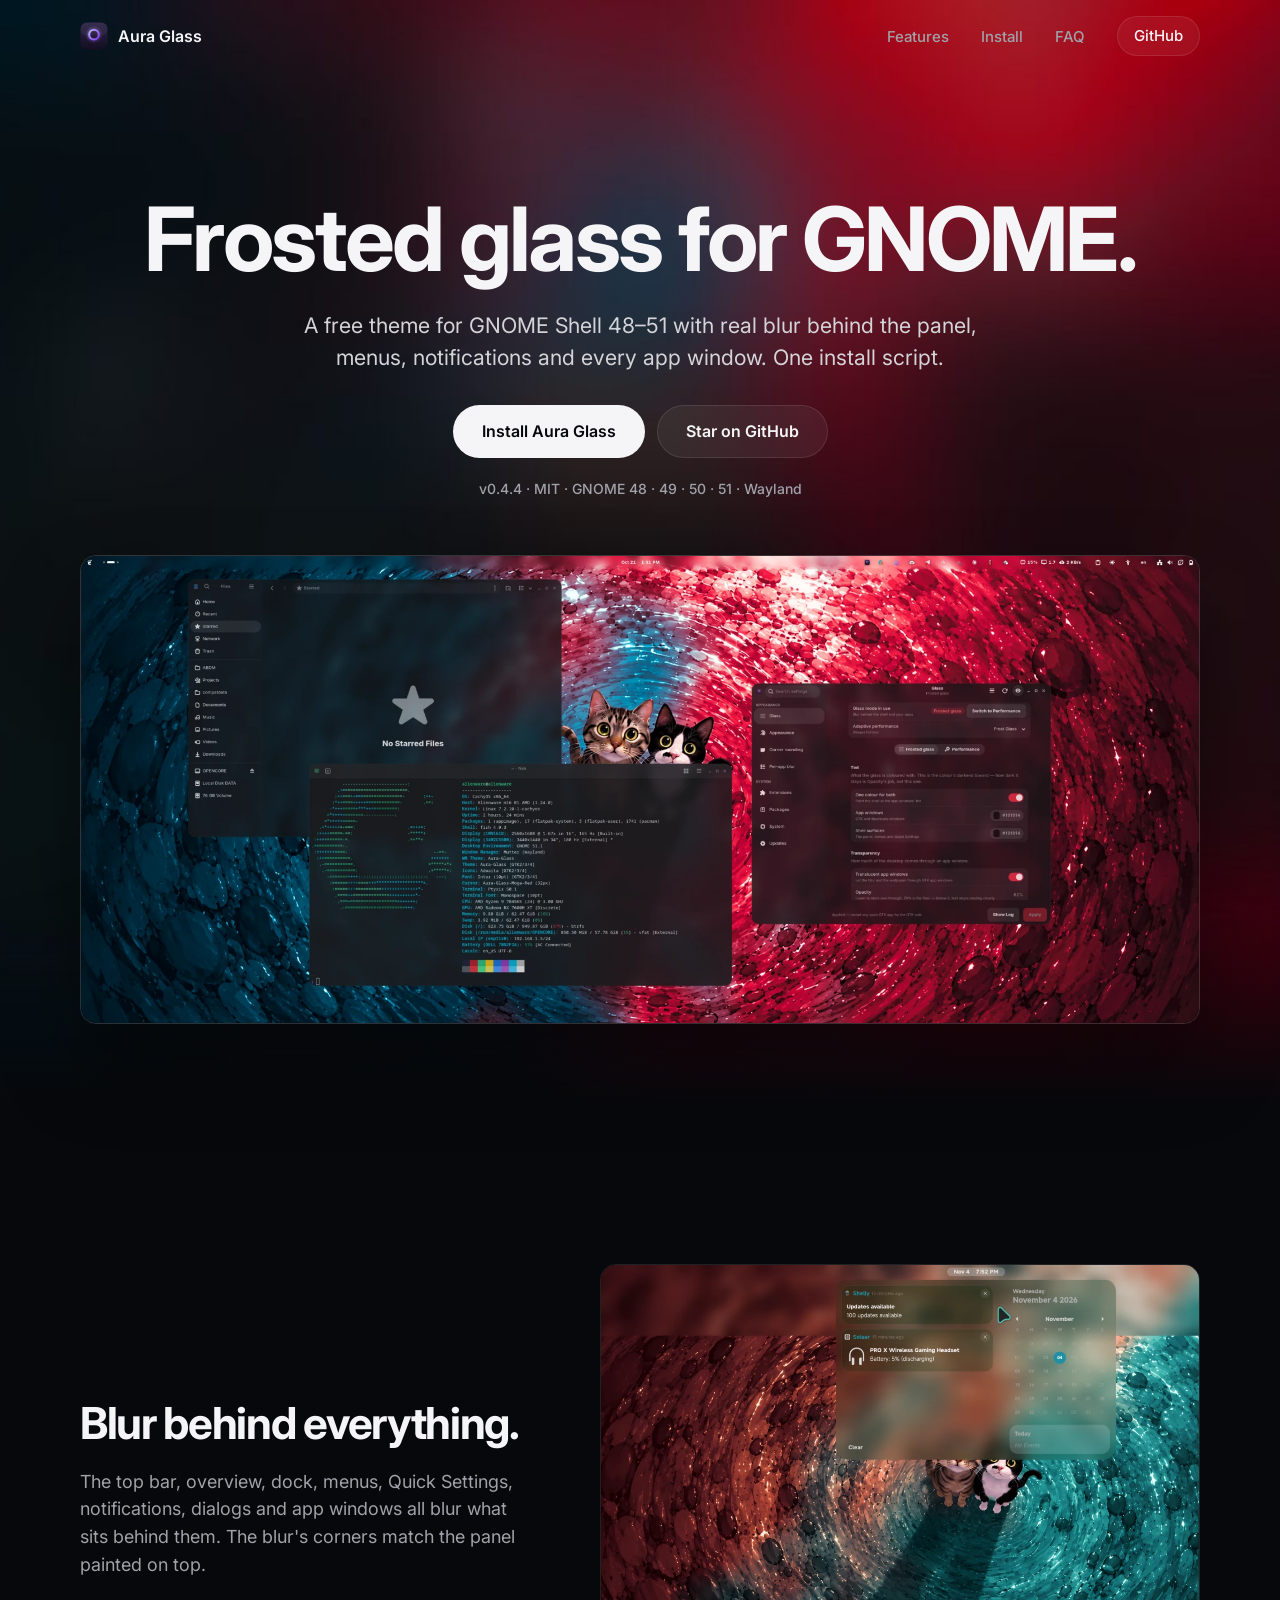
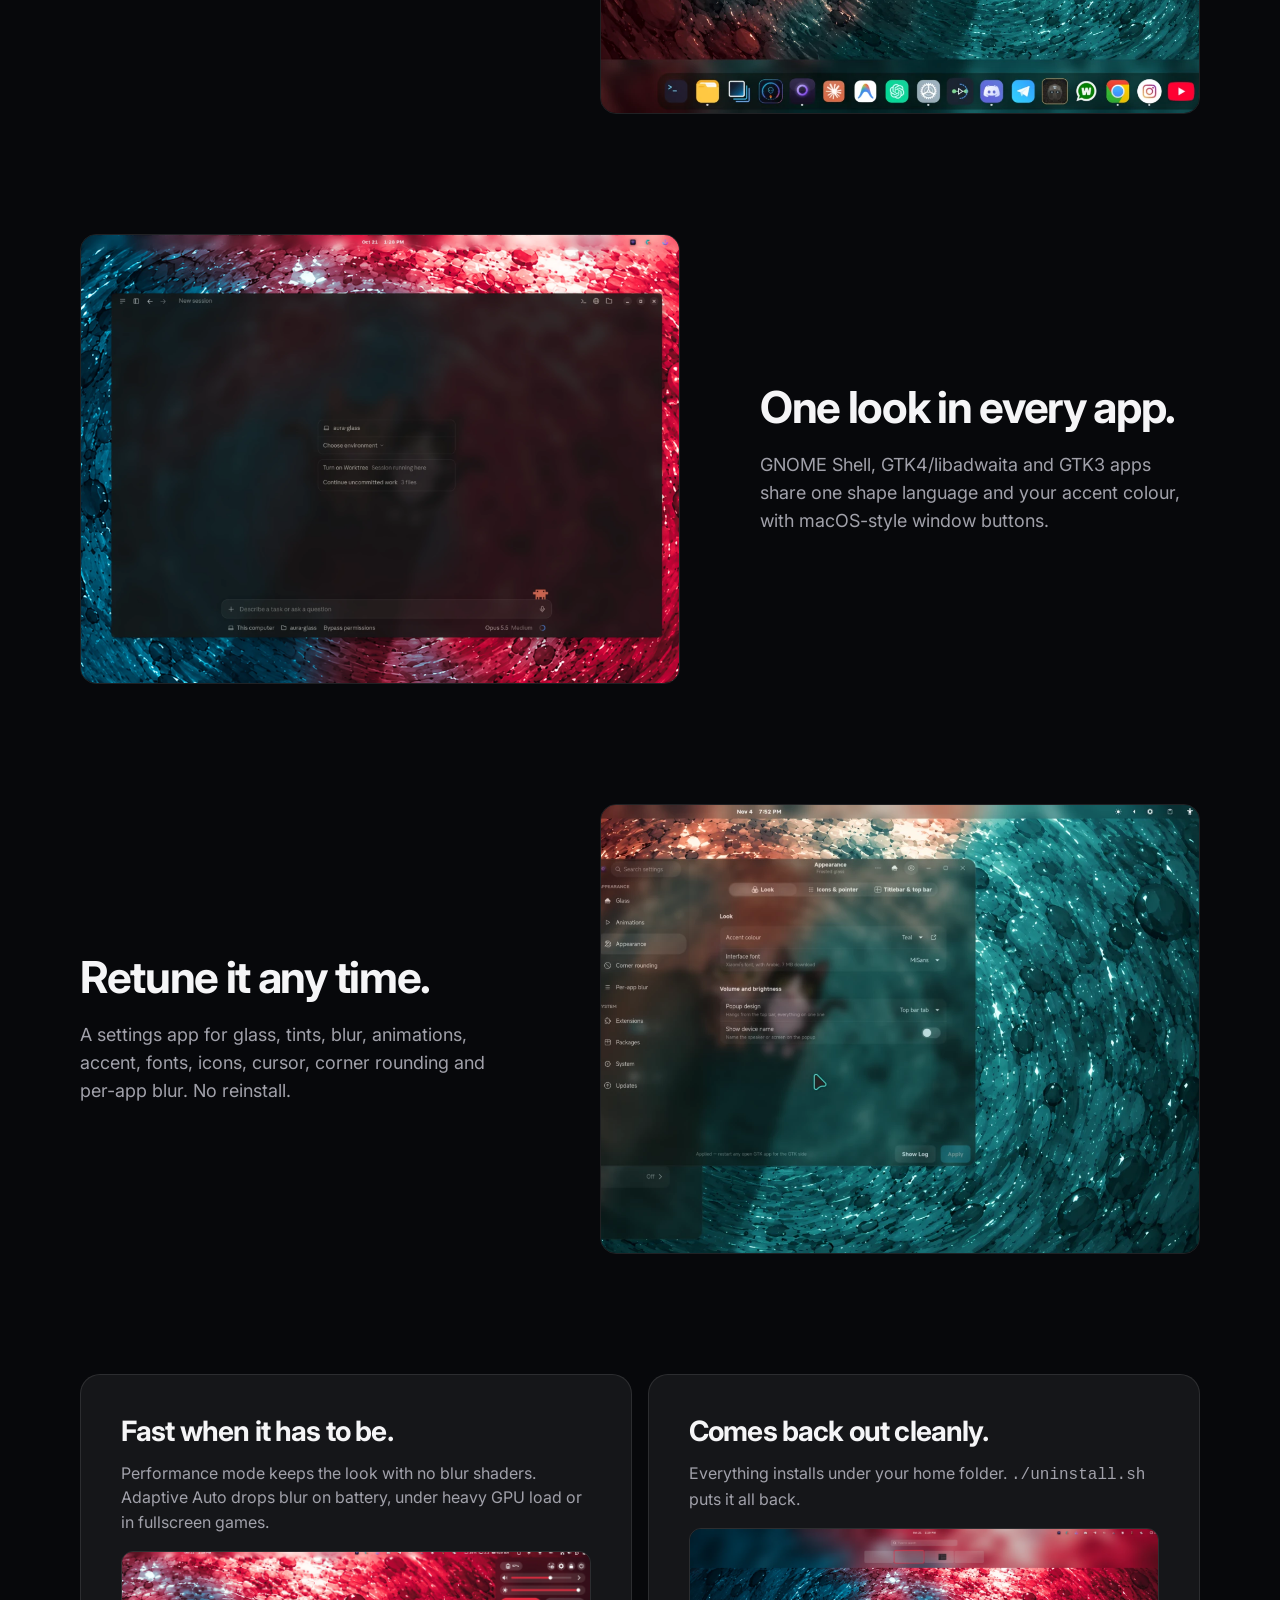
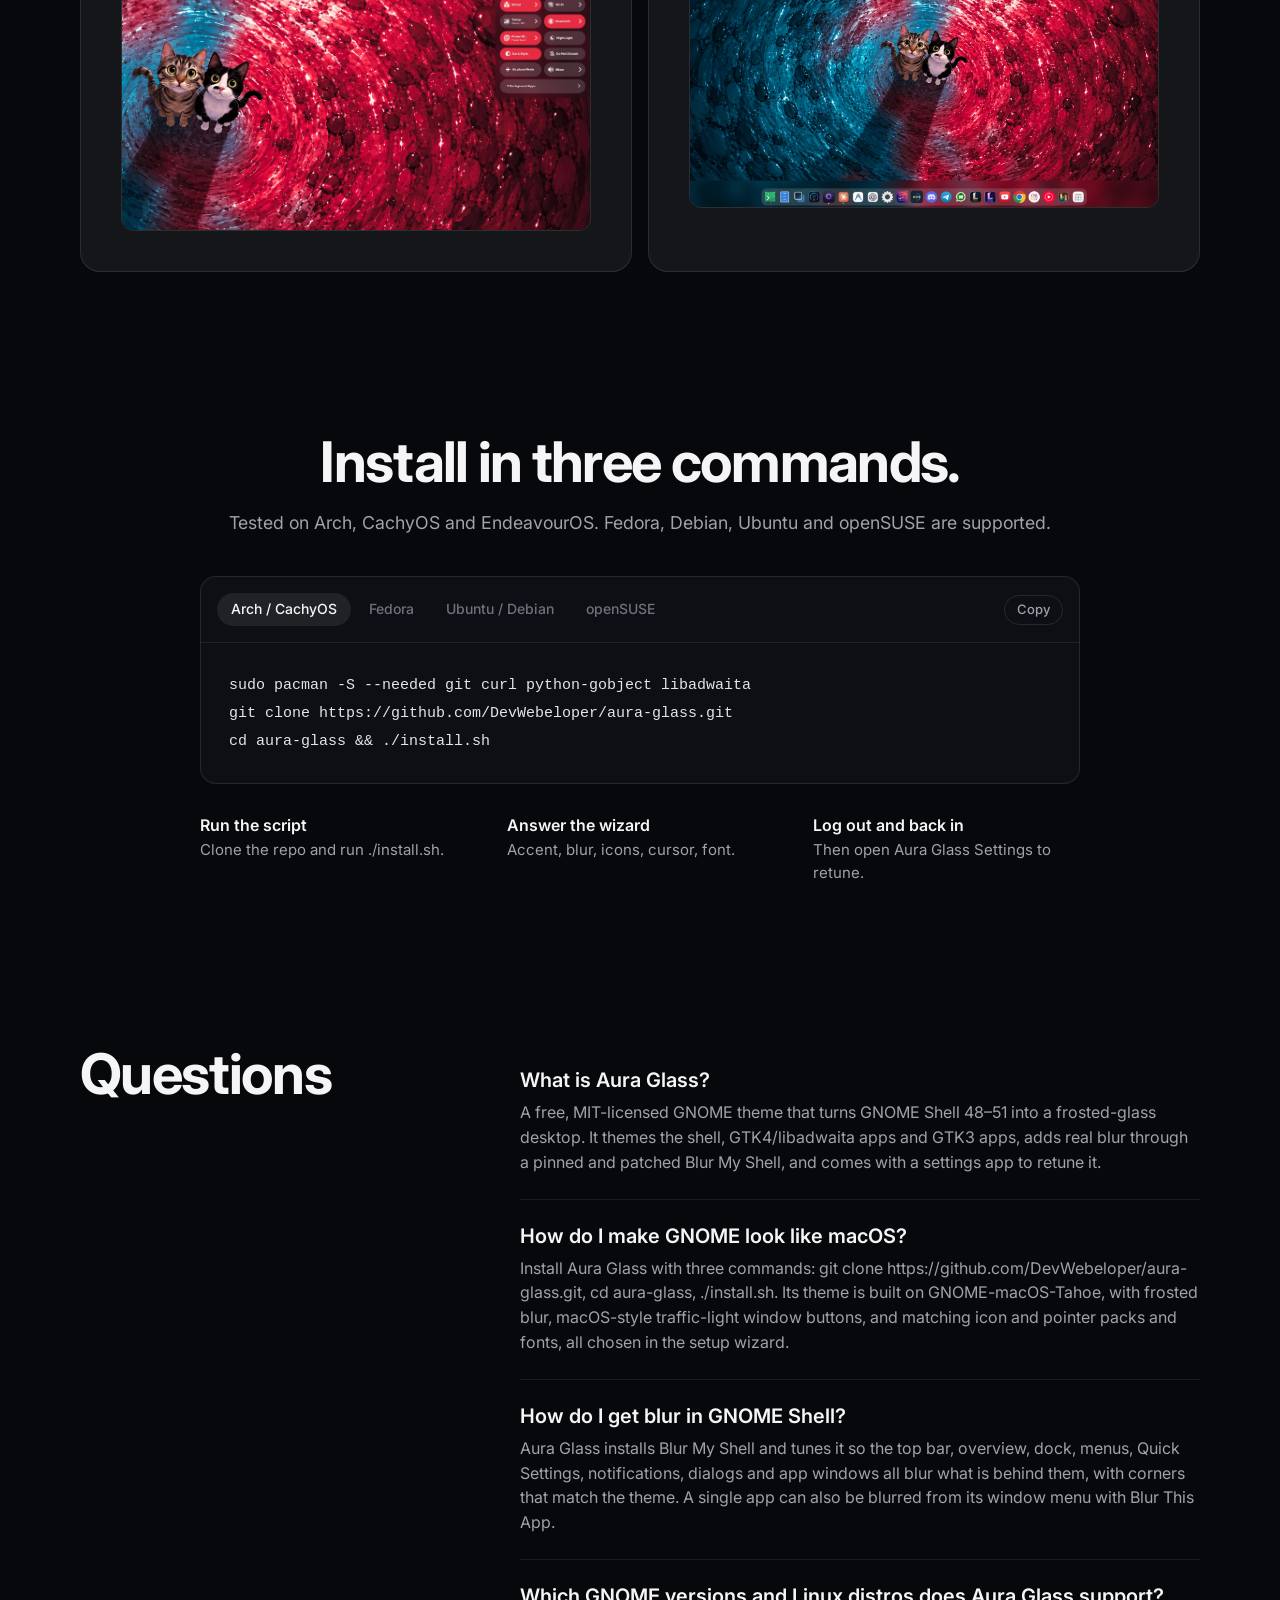
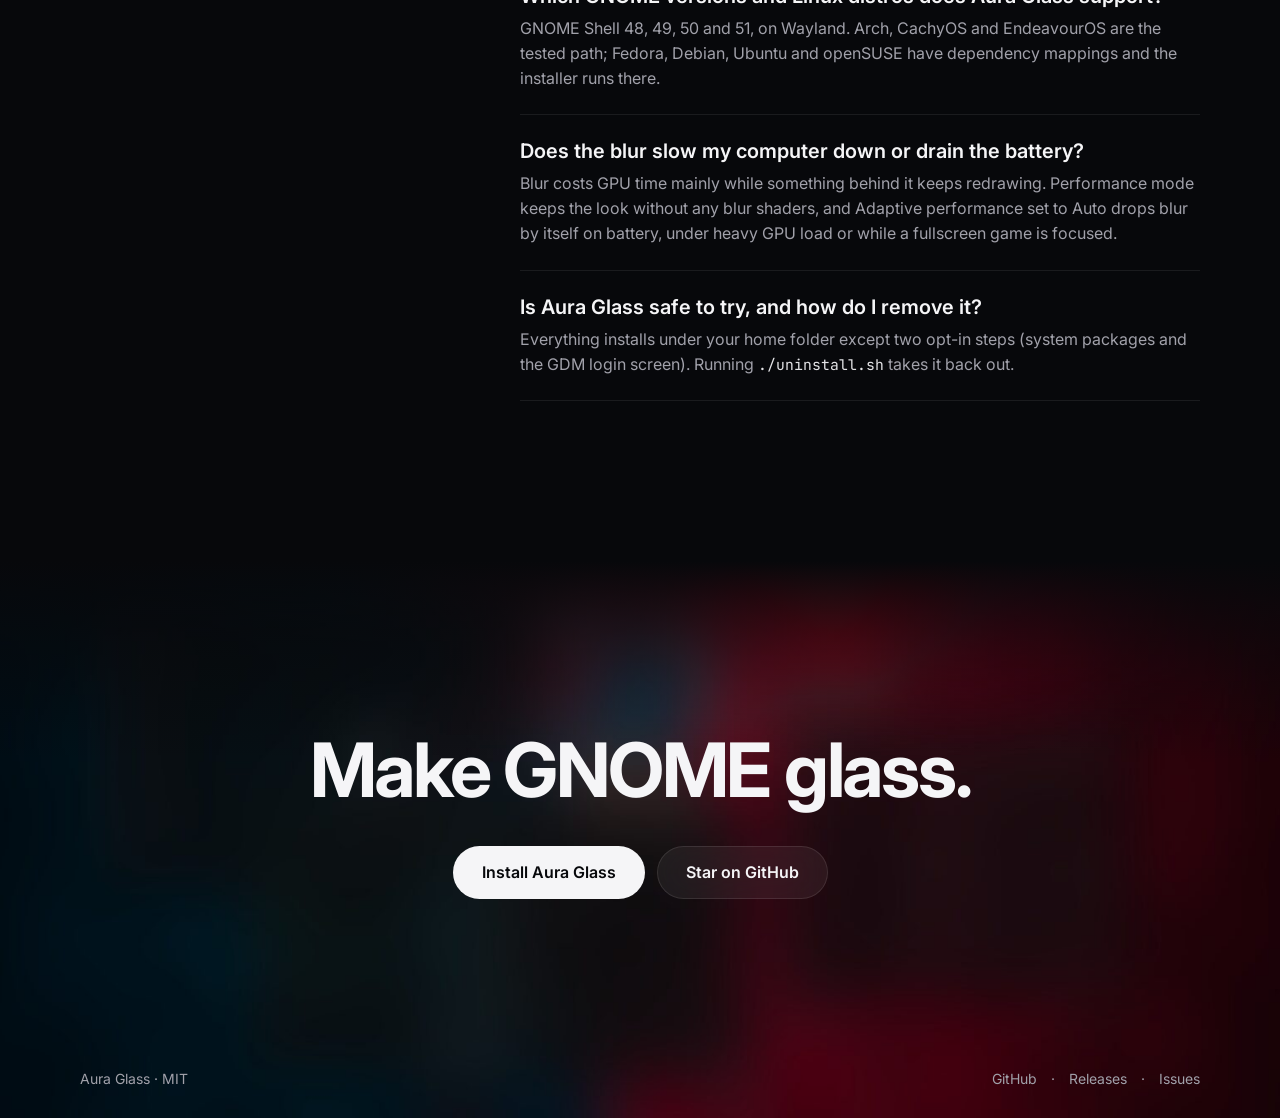
==== commit 4c4685be: "site: redesign, dark frosted-glass look" ====
--- a/index.html
+++ b/index.html
@@ -7,7 +7,7 @@
 <meta name="description" content="Aura Glass is a free, open-source frosted-glass GNOME theme with real blur and a macOS-style look for GNOME Shell 48–51. Shell, GTK4/libadwaita and GTK3 theme, icons, cursors and a settings app, installed by one script on Arch, CachyOS, Fedora, Ubuntu and Debian.">
 <link rel="canonical" href="https://devwebeloper.github.io/aura-glass/">
 <meta name="robots" content="index, follow, max-image-preview:large">
-<meta name="theme-color" content="#6bb4ee">
+<meta name="theme-color" content="#07080B">
 <link rel="icon" href="img/icon.svg" type="image/svg+xml">
 
 <meta property="og:type" content="website">
@@ -79,341 +79,240 @@
 
 <link rel="preconnect" href="https://fonts.googleapis.com">
 <link rel="preconnect" href="https://fonts.gstatic.com" crossorigin>
-<link href="https://fonts.googleapis.com/css2?family=Schibsted+Grotesk:wght@400;600;800&display=swap" rel="stylesheet">
+<link href="https://fonts.googleapis.com/css2?family=Inter:wght@400;500;600;700&family=JetBrains+Mono:wght@400&display=swap" rel="stylesheet">
+<script>document.documentElement.classList.add('js')</script>
 <style>
-:root {
-  --bg: #6bb4ee;
-  --surface: #7dbdf0;
-  --ink: #0e1822;
-  --muted: #1b3d5c;
-  --accent: #ff5a1f;
-  --accent-ink: #0e1822;
-  --field-1: #ffffff;  --field-1-ink: #0e1822;
-  --field-2: #0e1822;  --field-2-ink: #ffffff;
-
-  --step-small: clamp(0.8125rem, 0.79rem + 0.1vw, 0.875rem);
-  --step-body: clamp(1.0625rem, 1rem + 0.25vw, 1.1875rem);
-  --step-lead: clamp(1.25rem, 1.1rem + 0.7vw, 1.625rem);
-  --step-head: clamp(2rem, 1.3rem + 3.2vw, 4rem);
-  --step-display: clamp(4.5rem, 10.5vw, 10.5rem);
-
-  --margin: clamp(16px, 3vw, 40px);
-  --gap-section: clamp(120px, 14vw, 200px);
-  --ease: cubic-bezier(.2, .7, .1, 1);
-}
-*, *::before, *::after { box-sizing: border-box; }
-html { -webkit-text-size-adjust: 100%; scroll-behavior: smooth; }
-body {
-  margin: 0; background: var(--bg); color: var(--ink);
-  font-family: "Schibsted Grotesk", system-ui, sans-serif;
-  font-size: var(--step-body); line-height: 1.45; letter-spacing: -0.01em;
-}
-img { display: block; max-width: 100%; height: auto; }
-a { color: inherit; }
-:focus-visible { outline: 3px solid var(--ink); outline-offset: 3px; }
-::selection { background: var(--ink); color: var(--bg); }
-h1, h2, h3, p { margin: 0; }
-h1, h2 { font-weight: 800; letter-spacing: -0.05em; line-height: 0.92; }
-h3 { font-weight: 800; letter-spacing: -0.03em; line-height: 1; }
-.wrap { padding-inline: var(--margin); }
-.grid { display: grid; grid-template-columns: repeat(12, minmax(0, 1fr)); column-gap: clamp(12px, 2vw, 32px); }
-
-/* ---------- nav ---------- */
-.nav { display: flex; align-items: center; justify-content: space-between; padding: 24px var(--margin); font-weight: 600; font-size: var(--step-small); }
-.nav .mark { display: flex; align-items: center; gap: 10px; text-decoration: none; }
-.nav .mark img { width: 24px; height: 24px; }
-.nav ul { display: flex; gap: clamp(16px, 4vw, 56px); list-style: none; margin: 0; padding: 0; }
-.nav ul a { text-decoration: none; }
-.nav ul a:hover { text-decoration: underline; text-underline-offset: 4px; }
-
-/* ---------- hero ---------- */
-.hero { padding-top: clamp(48px, 7vw, 104px); }
-.hero-line { display: flex; justify-content: center; padding-inline: var(--margin); }
-.hero h1 { font-size: var(--step-display); display: inline-flex; align-items: baseline; gap: 0.12em; white-space: nowrap; }
-.hero .slot { display: inline-block; width: 2.1em; height: 0.72em; overflow: hidden; align-self: baseline; position: relative; top: 0.02em; }
-.hero .slot img { width: 100%; height: 100%; object-fit: cover; object-position: 30% 50%; }
-.hero-foot { padding: 40px var(--margin) 0; align-items: end; }
-.hero-foot .lead { grid-column: 1 / span 7; font-size: var(--step-lead); line-height: 1.3; max-width: 32ch; font-weight: 600; }
-.hero-foot .act { grid-column: 9 / span 4; display: flex; align-items: center; justify-content: flex-end; gap: 28px; }
-.hero-shot { margin: clamp(48px, 6vw, 88px) var(--margin) 0; overflow: hidden; }
-.hero-shot img { width: 100%; aspect-ratio: 2000 / 837; object-fit: cover; }
-.btn { display: inline-flex; align-items: center; white-space: nowrap; min-height: 52px; padding: 0 26px; background: var(--accent); color: var(--accent-ink); font-weight: 800; font-size: var(--step-body); text-decoration: none; border-radius: 0; transition: transform .2s var(--ease), background-color .2s var(--ease); }
-.btn:hover { transform: translateY(-2px); background: #ff6d38; }
-.btn:active { transform: translateY(1px); }
-.link { font-weight: 600; white-space: nowrap; text-underline-offset: 5px; transition: text-underline-offset .2s var(--ease); }
-.link:hover { text-underline-offset: 8px; }
-
-/* ---------- install (headline you can type) ---------- */
-.install { margin-top: var(--gap-section); }
-.install h2 { font-size: var(--step-head); max-width: 18ch; }
-.typed { margin-top: 28px; display: flex; align-items: baseline; font-size: clamp(3rem, 8vw, 8.25rem); font-weight: 800; letter-spacing: -0.05em; line-height: 1; }
-.typed label { white-space: nowrap; }
-.typed input { flex: 1; min-width: 0; font: inherit; letter-spacing: inherit; color: var(--ink); background: transparent; border: 0; padding: 0; margin-left: 0.25em; caret-color: var(--accent); caret-shape: block; }
-.typed input:focus { outline: none; }
-.typed input:focus-visible { outline: none; text-decoration: underline; text-decoration-thickness: 0.06em; text-underline-offset: 0.12em; }
-.answer { margin-top: 48px; max-width: 760px; background: var(--field-2); color: var(--field-2-ink); padding: 24px 28px; }
-.answer p { font-size: var(--step-small); font-weight: 600; margin-bottom: 12px; color: #9fc6ea; }
-.answer pre { margin: 0; font-family: ui-monospace, "JetBrains Mono", monospace; font-size: var(--step-small); line-height: 1.7; white-space: pre-wrap; word-break: break-word; }
-.answer .note { margin: 14px 0 0; font-family: inherit; font-size: var(--step-small); color: #cfe3f5; font-weight: 400; }
-.examples { margin-top: 20px; display: flex; flex-wrap: wrap; gap: 8px 28px; }
-.examples button { font: inherit; font-size: var(--step-body); font-weight: 600; color: var(--ink); background: none; border: 0; padding: 10px 0; cursor: pointer; text-decoration: underline; text-underline-offset: 5px; text-decoration-color: transparent; transition: text-decoration-color .2s var(--ease); }
-.examples button:hover, .examples button[aria-pressed="true"] { text-decoration-color: currentColor; }
-
-/* ---------- features (rows with margin pictures) ---------- */
-.features { margin-top: var(--gap-section); }
-.features .intro h2 { grid-column: 1 / span 9; font-size: var(--step-head); }
-.row { align-items: start; margin-top: clamp(80px, 9vw, 120px); }
-.intro + .row { margin-top: clamp(40px, 5vw, 72px); }
-.row .copy { grid-column: 1 / span 4; }
-.row h3 { font-size: var(--step-head); }
-.row p { margin-top: 20px; max-width: 34ch; font-size: var(--step-lead); line-height: 1.35; }
-.row figure { margin: 0; grid-column: 6 / -1; justify-self: end; }
-.row figure.w-a { width: 78%; }
-.row figure.w-b { width: 62%; }
-.row figure.w-c { width: 100%; }
-.row figure img { width: 100%; aspect-ratio: var(--ar); object-fit: cover; }
-
-/* ---------- how (staircase) ---------- */
-.how { margin-top: var(--gap-section); }
-.how ol { list-style: none; margin: 0; padding: 0; }
-.how li { margin-top: 56px; }
-.how li:first-child { margin-top: 0; }
-.how .s1 { grid-column: 1 / -1; } .how .s2 { grid-column: 3 / -1; } .how .s3 { grid-column: 5 / -1; } .how .s4 { grid-column: 7 / -1; }
-.how .line { font-size: clamp(2.25rem, 4.6vw, 4.75rem); font-weight: 800; letter-spacing: -0.05em; line-height: 1; }
-.how .sub { margin-top: 12px; max-width: 40ch; }
-.how code { font-family: ui-monospace, monospace; font-size: 0.95em; background: var(--surface); padding: 0 6px; }
-
-/* ---------- faq ---------- */
-.faq { margin-top: var(--gap-section); }
-.faq h2 { grid-column: 1 / span 4; font-size: var(--step-head); align-self: start; }
-.faq .qs { grid-column: 6 / -1; }
-.faq details { margin-top: 12px; padding: 12px 24px; margin-inline: -24px; transition: background-color .25s var(--ease); }
-.faq details[open] { background: var(--surface); }
-.faq summary { list-style: none; cursor: pointer; display: flex; justify-content: space-between; gap: 24px; font-size: var(--step-lead); font-weight: 600; padding: 12px 0; }
-.faq summary::-webkit-details-marker { display: none; }
-.faq summary::after { content: ""; flex: none; width: 12px; height: 12px; margin-top: 8px; border-right: 2px solid var(--ink); border-bottom: 2px solid var(--ink); transform: rotate(45deg); transition: transform .25s var(--ease); }
-.faq details[open] summary::after { transform: rotate(225deg); }
-.faq .a { padding-bottom: 16px; max-width: 48ch; }
-
-/* ---------- footer ---------- */
-.foot { margin-top: var(--gap-section); background: var(--field-2); color: var(--field-2-ink); min-height: 64svh; display: flex; flex-direction: column; padding: 40px var(--margin) 28px; }
-.foot .top { display: flex; justify-content: space-between; gap: 24px; font-size: var(--step-small); }
-.foot .top p { max-width: 46ch; }
-.foot .big { margin-top: auto; }
-.foot .big h2 { font-size: var(--step-small); font-weight: 600; letter-spacing: 0; line-height: 1.4; color: #9fc6ea; margin-bottom: 12px; }
-.foot .big a { display: inline-block; font-size: clamp(2.75rem, 8.6vw, 9rem); font-weight: 800; letter-spacing: -0.05em; line-height: 0.92; text-decoration: none; transition: color .2s var(--ease); }
-.foot .big a:hover { color: var(--bg); }
-.foot .meta { margin-top: 40px; display: grid; grid-template-columns: 1fr auto 1fr; gap: 16px; font-size: var(--step-small); color: #cfe3f5; }
-.foot .meta > :last-child { text-align: right; }
-.foot .meta a { margin-right: 18px; }
-
-/* ---------- motion ---------- */
-.reveal { opacity: 0; transform: translateY(24px); transition: opacity .7s var(--ease), transform .7s var(--ease); transition-delay: calc(var(--i, 0) * 80ms); }
-.reveal.in { opacity: 1; transform: none; }
-.no-js .reveal { opacity: 1; transform: none; }
-.shutter { clip-path: inset(0 100% 0 0); animation: shutter 1.1s var(--ease) .25s forwards; }
-.shutter img { transform: scale(1.12); animation: settle 1.4s var(--ease) .25s forwards; }
-@keyframes shutter { to { clip-path: inset(0 0 0 0); } }
-@keyframes settle { to { transform: scale(1); } }
-.row figure img { transition: transform .6s var(--ease); }
-.row figure:hover img { transform: scale(1.03); }
-@media (prefers-reduced-motion: reduce) {
-  .reveal, .reveal.in { opacity: 1; transform: none; transition: none; }
-  .shutter, .shutter img { animation: none; clip-path: none; transform: none; }
-  html { scroll-behavior: auto; }
-}
-
-/* ---------- phone ---------- */
-@media (max-width: 900px) {
-  .nav ul li:not(:last-child) { display: none; }
-  .hero h1 { font-size: 19vw; }
-  .hero .slot { display: none; }
-  .hero-foot .lead, .hero-foot .act { grid-column: 1 / -1; }
-  .hero-foot .act { justify-content: flex-start; margin-top: 24px; flex-wrap: wrap; }
-  .typed { font-size: 11vw; }
-  .answer { margin-top: 28px; padding: 20px; }
-  .examples button { min-height: 44px; padding: 0 16px; background: var(--surface); text-decoration: none; }
-  .examples button[aria-pressed="true"] { background: var(--ink); color: var(--bg); }
-  .features .intro { min-height: 50svh; }
-  .features .intro h2, .row .copy, .row figure { grid-column: 1 / -1; }
-  .row { margin-top: 64px; }
-  .row figure { margin-top: 20px; justify-self: start; }
-  .row figure.w-a, .row figure.w-b, .row figure.w-c { width: 100%; }
-  .how .s1, .how .s2, .how .s3, .how .s4 { grid-column: 1 / -1; }
-  .how .s2 { padding-left: 6vw; } .how .s3 { padding-left: 12vw; } .how .s4 { padding-left: 18vw; }
-  .how .line { font-size: 8.4vw; }
-  .how li { margin-top: 40px; }
-  .faq h2 { grid-column: 1 / -1; position: static; }
-  .faq .qs { grid-column: 1 / -1; margin-top: 32px; }
-  .faq details { margin-inline: calc(var(--margin) * -1); padding-inline: var(--margin); }
-  .foot .top { flex-direction: column; }
-  .foot .big a { font-size: 11vw; }
-  .foot .meta { grid-template-columns: 1fr; }
-  .foot .meta > :last-child { text-align: left; }
+:root{--bg:#07080B;--surface:#111318;--code:#0D0F14;--t1:#F5F5F7;--t2:#A1A1AA;--t3:#71717A;--accent:#7C6CFF;--glass:#FFFFFF0F;--line:#FFFFFF1A;--gut:20px}
+*,*::before,*::after{box-sizing:border-box}
+html{scroll-behavior:smooth;-webkit-text-size-adjust:100%}
+body{margin:0;background:var(--bg);color:var(--t1);font-family:Inter,system-ui,sans-serif;font-weight:400;line-height:1.5;overflow-x:hidden}
+img{display:block;max-width:100%}
+a{color:inherit;text-decoration:none}
+h1,h2,h3,p,dl,dd,ul{margin:0;padding:0}
+ul{list-style:none}
+:focus-visible{outline:2px solid var(--accent);outline-offset:3px;border-radius:8px}
+.wrap{max-width:1440px;margin:0 auto;padding-inline:var(--gut)}
+.pill{display:inline-flex;align-items:center;justify-content:center;border-radius:999px;font:600 16px/1.2 Inter,sans-serif;padding:16px 28px;border:1px solid transparent;cursor:pointer;transition:background .2s,transform .2s,border-color .2s}
+.pill.primary{background:var(--t1);color:var(--bg)}
+.pill.primary:hover{background:#fff;transform:translateY(-1px)}
+.pill.glass,.gh{background:var(--glass);border-color:var(--line);color:var(--t1);-webkit-backdrop-filter:blur(24px);backdrop-filter:blur(24px)}
+.pill.glass:hover,.gh:hover{background:#FFFFFF1F;border-color:#FFFFFF33}
+.hero{position:relative;background:linear-gradient(to bottom,#07080B00 calc(100% - 200px),#07080B),url(img/hero-frost.jpg) center/cover no-repeat,#07080B;padding-bottom:80px}
+.nav{display:flex;align-items:center;justify-content:space-between;height:64px;padding-inline:var(--gut);max-width:1440px;margin:0 auto}
+.brand{display:flex;align-items:center;gap:10px;font-weight:600;font-size:16px}
+.nav ul{display:flex;align-items:center;gap:32px}
+.nav ul a{font-size:15px;font-weight:500;color:var(--t2);transition:color .2s}
+.nav ul a:hover{color:var(--t1)}
+.nav .links{display:none}
+.gh{display:inline-flex;font-size:14px;font-weight:500;padding:8px 16px;border:1px solid var(--line);border-radius:999px;color:var(--t1)!important;transition:background .2s}
+.hero-in{display:flex;flex-direction:column;align-items:center;text-align:center;padding:24px var(--gut) 0;max-width:1440px;margin:0 auto}
+h1{font-size:clamp(48px,4.57vw + 30.2px,96px);font-weight:700;line-height:1.05;letter-spacing:-.03em;max-width:1200px;text-align:left}
+.sub{font-size:clamp(18px,.38vw + 16.5px,22px);line-height:1.5;color:#D4D4D8;max-width:720px;margin-top:24px;text-align:left}
+.btns{display:flex;flex-direction:column;gap:12px;width:100%;margin-top:32px}
+.meta{font-size:14px;font-weight:500;color:var(--t2);margin-top:20px;text-align:left;width:100%}
+.shot{margin:32px 0 0;width:100%;max-width:1200px}
+.shot img{width:100%;height:auto;aspect-ratio:2000/837;object-fit:cover;border-radius:12px;border:1px solid #FFFFFF26;box-shadow:0 40px 80px #00000066}
+section{padding-top:80px}
+h2{font-size:clamp(32px,1.9vw + 24.6px,44px);font-weight:700;line-height:1.1;letter-spacing:-.03em}
+.row{display:flex;flex-direction:column;gap:24px;margin-bottom:56px}
+.row .txt{display:flex;flex-direction:column;gap:20px;order:2}
+.row figure{order:1;margin:0}
+.row p,.panel p{color:var(--t2);font-size:16px;line-height:1.55}
+.row figure img,.panel img{width:100%;object-fit:cover;border-radius:12px;border:1px solid var(--line)}
+.row figure img{aspect-ratio:4/3;height:auto}
+.panels{display:flex;flex-direction:column;gap:16px}
+.panel{display:flex;flex-direction:column;gap:12px;padding:24px;background:var(--glass);border:1px solid var(--line);border-radius:20px}
+h3{font-size:24px;font-weight:700;letter-spacing:-.03em;line-height:1.2}
+.panel img{height:200px;margin-top:4px}
+.install{text-align:center}
+.install h2{font-size:clamp(36px,3.8vw + 21px,56px);letter-spacing:-.03em}
+.install .lede{color:var(--t2);font-size:clamp(16px,.2vw + 15.2px,18px);margin-top:16px}
+.codebox{position:relative;max-width:880px;margin:40px auto 0;background:var(--code);border:1px solid var(--line);border-radius:16px;text-align:left;overflow:hidden}
+.bar{display:flex;align-items:center;justify-content:space-between;gap:8px;padding:12px;border-bottom:1px solid #FFFFFF14}
+[role=tablist]{display:flex;flex-wrap:wrap;gap:4px}
+.nojs-tabs{display:none}
+.js .nojs-tabs{display:flex}
+[role=tab]{font:500 13px/1.2 Inter,sans-serif;color:var(--t3);background:none;border:0;border-radius:999px;padding:7px 11px;cursor:pointer;transition:color .2s,background .2s}
+[role=tab]:hover{color:var(--t1)}
+[role=tab][aria-selected=true]{background:#FFFFFF14;color:var(--t1)}
+.copy{display:none;font:500 13px/1.2 Inter,sans-serif;color:var(--t2);background:none;border:1px solid var(--line);border-radius:999px;padding:6px 12px;cursor:pointer}
+.js .copy{display:block}
+.copy:hover{color:var(--t1);background:#FFFFFF14}
+pre{margin:0;padding:20px;overflow-x:auto;font:400 13px/1.8 "JetBrains Mono",ui-monospace,monospace;color:#E4E4E7;white-space:pre-wrap;word-break:break-word}
+.js .bar-nojs{display:none}
+.bar-nojs{padding:14px 20px;border-bottom:1px solid #FFFFFF14;font-size:13px;color:var(--t3)}
+.steps{display:flex;flex-direction:column;gap:20px;max-width:880px;margin:32px auto 0;text-align:left}
+.steps h3{font-size:16px;font-weight:600;letter-spacing:0}
+.steps p{color:var(--t2);font-size:15px;margin-top:4px}
+.faq .grid{display:flex;flex-direction:column;gap:16px}
+.faq h2{font-size:clamp(36px,3.8vw + 21px,56px)}
+.item{padding:20px 0;border-bottom:1px solid #FFFFFF14}
+.item h3{font-size:18px;font-weight:600;letter-spacing:0}
+.item p{color:var(--t2);font-size:15px;line-height:1.55;margin-top:8px}
+.item code{font:400 .92em "JetBrains Mono",monospace;color:#E4E4E7}
+.cta{position:relative;margin-top:80px;background:linear-gradient(to bottom,#07080B,#07080B00 200px),url(img/hero-frost.jpg) center/cover no-repeat,#07080B;padding:96px var(--gut) 28px;text-align:center}
+.cta h2{font-size:clamp(48px,3.05vw + 36px,80px);letter-spacing:-.03em;line-height:1.05}
+.cta .btns{margin:36px auto 0;max-width:none}
+.foot{display:flex;flex-direction:column;align-items:center;gap:6px;margin-top:48px;font-size:14px;color:var(--t2)}
+.foot nav{display:flex;gap:14px}
+.foot a:hover{color:var(--t1)}
+.js .reveal{opacity:0;transform:translateY(16px);transition:opacity .7s ease,transform .7s ease}
+.js .reveal.in{opacity:1;transform:none}
+@media (prefers-reduced-motion:reduce){html{scroll-behavior:auto}.js .reveal{opacity:1;transform:none;transition:none}.pill{transition:none}}
+@media (min-width:1000px){
+:root{--gut:80px}
+.nav{height:72px}
+.nav .links{display:flex}
+.nav .gh-m{display:none}
+.hero{padding-bottom:80px}
+.hero-in{padding-top:120px;align-items:center;text-align:center}
+h1,.sub,.meta{text-align:center}
+.sub{margin-top:24px}
+.btns{flex-direction:row;justify-content:center;width:auto;margin-top:32px}
+.meta{margin-top:20px}
+.shot{margin-top:56px}
+.shot img{border-radius:16px}
+section{padding-top:160px}
+.row{flex-direction:row;align-items:center;gap:80px;margin-bottom:120px}
+.row .txt{flex:0 0 440px;order:0}
+.row figure{flex:1;order:0;min-width:0}
+.row.flip figure{order:-1}
+.row figure img,.panel img{border-radius:16px}
+.panel img{border-radius:12px;height:280px}
+.panels{flex-direction:row;margin-top:-0px}
+.panel{flex:1;padding:40px}
+h3{font-size:28px}
+.row p{font-size:18px}
+.panel p{font-size:16px}
+pre{font-size:15px;padding:28px;white-space:pre}
+[role=tab]{font-size:14px;padding:8px 14px}
+.bar{padding:16px}
+.steps{flex-direction:row;gap:40px}
+.steps>div{flex:1}
+.faq .grid{flex-direction:row;gap:80px}
+.faq .head{flex:0 0 360px}
+.faq .list{flex:1}
+.item{padding:24px 0}
+.item h3{font-size:20px}
+.item p{font-size:16px}
+.cta{padding:0 var(--gut) 32px;min-height:560px;display:flex;flex-direction:column;margin-top:160px}
+.cta .mid{flex:1;display:flex;flex-direction:column;align-items:center;justify-content:center}
+.cta .btns{margin-top:36px}
+.foot{flex-direction:row;justify-content:space-between;margin-top:0;align-items:flex-end}
 }
 </style>
 </head>
-<body class="no-js">
-<header class="nav">
-  <a class="mark" href="./"><img src="img/icon.svg" width="24" height="24" alt="">Aura Glass</a>
-  <nav aria-label="Main">
-    <ul>
+<body>
+<header class="hero" id="top">
+  <nav class="nav" aria-label="Main">
+    <a class="brand" href="./"><img src="img/icon.svg" width="28" height="28" alt="">Aura Glass</a>
+    <ul class="links">
+      <li><a href="#features">Features</a></li>
       <li><a href="#install">Install</a></li>
-      <li><a href="#features">Features</a></li>
       <li><a href="#faq">FAQ</a></li>
-      <li><a href="https://github.com/DevWebeloper/aura-glass">GitHub</a></li>
+      <li><a class="gh" href="https://github.com/DevWebeloper/aura-glass">GitHub</a></li>
     </ul>
+    <a class="gh gh-m" href="https://github.com/DevWebeloper/aura-glass">GitHub</a>
   </nav>
+  <div class="hero-in">
+    <h1>Frosted glass for GNOME.</h1>
+    <p class="sub">A free theme for GNOME Shell 48–51 with real blur behind the panel, menus, notifications and every app window. One install script.</p>
+    <div class="btns">
+      <a class="pill primary" href="#install">Install Aura Glass</a>
+      <a class="pill glass" href="https://github.com/DevWebeloper/aura-glass">Star on GitHub</a>
+    </div>
+    <p class="meta">v0.4.4 · MIT · GNOME 48 · 49 · 50 · 51 · Wayland</p>
+    <figure class="shot"><img src="img/desktop.webp" width="2000" height="837" alt="Aura Glass on GNOME Shell: Files, a terminal and the Aura Glass settings app on frosted glass over a red and teal wallpaper" fetchpriority="high"></figure>
+  </div>
 </header>
 
 <main>
-  <section class="hero" aria-label="Aura Glass">
-    <div class="hero-line">
-      <h1>
-        <span>Aura</span>
-        <span class="slot" aria-hidden="true"><img src="img/overview.webp" width="2000" height="837" alt=""></span>
-        <span>Glass</span>
-      </h1>
-    </div>
-    <div class="hero-foot grid">
-      <p class="lead reveal">A free frosted-glass theme for GNOME Shell 48–51, with real blur and a macOS-style look. One install script.</p>
-      <div class="act reveal" style="--i:1">
-        <a class="link" href="#install">Install in three commands</a>
-        <a class="btn" href="https://github.com/DevWebeloper/aura-glass">Get it on GitHub</a>
+  <section id="features" class="wrap" aria-label="Features">
+    <div class="row reveal">
+      <div class="txt"><h2>Blur behind everything.</h2><p>The top bar, overview, dock, menus, Quick Settings, notifications, dialogs and app windows all blur what sits behind them. The blur's corners match the panel painted on top.</p></div>
+      <figure><img src="img/notifications-calendar.webp" width="2000" height="837" alt="Notifications and the calendar on frosted glass above the dock" loading="lazy" style="object-position:34% 50%"></figure>
+    </div>
+    <div class="row flip reveal">
+      <div class="txt"><h2>One look in every app.</h2><p>GNOME Shell, GTK4/libadwaita and GTK3 apps share one shape language and your accent colour, with macOS-style window buttons.</p></div>
+      <figure><img src="img/app-window.webp" width="2000" height="1401" alt="A translucent GTK4 app window on the frosted glass" loading="lazy"></figure>
+    </div>
+    <div class="row reveal">
+      <div class="txt"><h2>Retune it any time.</h2><p>A settings app for glass, tints, blur, animations, accent, fonts, icons, cursor, corner rounding and per-app blur. No reinstall.</p></div>
+      <figure><img src="img/settings-appearance.webp" width="2000" height="837" alt="The Aura Glass settings app over GNOME Settings" loading="lazy" style="object-position:80% 50%"></figure>
+    </div>
+    <div class="panels reveal">
+      <div class="panel"><h3>Fast when it has to be.</h3><p>Performance mode keeps the look with no blur shaders. Adaptive Auto drops blur on battery, under heavy GPU load or in fullscreen games.</p><img src="img/quick-settings.webp" width="2000" height="1220" alt="GNOME Quick Settings on frosted glass" loading="lazy"></div>
+      <div class="panel"><h3>Comes back out cleanly.</h3><p>Everything installs under your home folder. <code>./uninstall.sh</code> puts it all back.</p><img src="img/overview.webp" width="2000" height="837" alt="The GNOME overview with the dock and workspace thumbnails on Aura Glass" loading="lazy"></div>
+    </div>
+  </section>
+
+  <section id="install" class="install wrap" aria-labelledby="install-h">
+    <div class="reveal">
+      <h2 id="install-h">Install in three commands.</h2>
+      <p class="lede">Tested on Arch, CachyOS and EndeavourOS. Fedora, Debian, Ubuntu and openSUSE are supported.</p>
+      <div class="codebox">
+        <div class="bar">
+          <div role="tablist" aria-label="Distribution" class="nojs-tabs">
+            <button type="button" role="tab" id="tab-arch" aria-selected="true" aria-controls="code" data-k="arch">Arch / CachyOS</button>
+            <button type="button" role="tab" id="tab-fedora" aria-selected="false" aria-controls="code" tabindex="-1" data-k="fedora">Fedora</button>
+            <button type="button" role="tab" id="tab-ubuntu" aria-selected="false" aria-controls="code" tabindex="-1" data-k="ubuntu">Ubuntu / Debian</button>
+            <button type="button" role="tab" id="tab-opensuse" aria-selected="false" aria-controls="code" tabindex="-1" data-k="opensuse">openSUSE</button>
+          </div>
+          <button type="button" class="copy" id="copy">Copy</button>
+        </div>
+        <div class="bar-nojs">Arch / CachyOS</div>
+        <div id="code" role="tabpanel" aria-labelledby="tab-arch" tabindex="0"><pre><code id="cmd">sudo pacman -S --needed git curl python-gobject libadwaita
+git clone https://github.com/DevWebeloper/aura-glass.git
+cd aura-glass &amp;&amp; ./install.sh</code></pre></div>
       </div>
-    </div>
-    <figure class="hero-shot shutter" style="margin-bottom:0"><img src="img/desktop.webp" width="2000" height="837" alt="Aura Glass on GNOME Shell: Files, a terminal and the Aura Glass settings app on frosted glass over a red and teal wallpaper" fetchpriority="high"></figure>
+      <div class="steps">
+        <div><h3>Run the script</h3><p>Clone the repo and run ./install.sh.</p></div>
+        <div><h3>Answer the wizard</h3><p>Accent, blur, icons, cursor, font.</p></div>
+        <div><h3>Log out and back in</h3><p>Then open Aura Glass Settings to retune.</p></div>
+      </div>
+    </div>
   </section>
 
-  <section class="install wrap" id="install" aria-labelledby="install-h">
-    <h2 id="install-h" class="reveal">Install Aura Glass in three commands.</h2>
-    <div class="typed reveal" style="--i:1" data-ui>
-      <label for="distro">On</label>
-      <input id="distro" type="text" value="Ubuntu" autocomplete="off" spellcheck="false" aria-describedby="distro-help">
-    </div>
-    <p id="distro-help" class="reveal" style="--i:2; margin-top:12px; font-size:var(--step-small); font-weight:600;">Type your distro: Arch, CachyOS, EndeavourOS, Fedora, Debian, Ubuntu or openSUSE.</p>
-    <div class="answer reveal" style="--i:3" aria-live="polite" data-ui>
-      <p id="answer-title">Ubuntu: the settings app's packages, then the theme</p>
-<pre id="answer-cmd">sudo apt install git curl python3-gi python3-gi-cairo gir1.2-adw-1
-git clone https://github.com/DevWebeloper/aura-glass.git
-cd aura-glass
-./install.sh</pre>
-      <p class="note" id="answer-note">Debian and Ubuntu have dependency mappings and the installer runs there; Arch is the tested path. Log out and back in when it finishes.</p>
-    </div>
-    <div class="examples reveal" style="--i:4" role="group" aria-label="Examples">
-      <button type="button" data-d="Arch">Arch</button>
-      <button type="button" data-d="Fedora">Fedora</button>
-      <button type="button" data-d="CachyOS">CachyOS</button>
-      <button type="button" data-d="openSUSE">openSUSE</button>
-    </div>
-  </section>
-
-  <section class="features wrap" id="features" aria-labelledby="features-h">
-    <div class="intro grid"><h2 id="features-h" class="reveal">Glass all the way through the desktop.</h2></div>
-
-    <div class="row grid">
-      <div class="copy reveal"><h3>Blur behind everything</h3>
-        <p>The top bar, overview, menus, Quick Settings, notifications, dialogs and app windows all blur what is behind them, through a pinned and patched Blur My Shell.</p></div>
-      <figure class="w-a reveal" style="--i:1; --ar: 4 / 5"><img src="img/notifications-calendar.webp" width="2000" height="837" alt="Notifications and the calendar on frosted glass above the dock" loading="lazy" style="object-position: 45% 50%"></figure>
-    </div>
-
-    <div class="row grid">
-      <div class="copy reveal"><h3>One look in every app</h3>
-        <p>The shell, GTK4 and libadwaita apps and GTK3 apps share one shape language and your GNOME accent colour. The blur's corners always match the corner painted on top.</p></div>
-      <figure class="w-c reveal" style="--i:1; --ar: 3 / 2"><img src="img/app-window.webp" width="2000" height="1401" alt="A translucent GTK4 app window on the frosted glass" loading="lazy"></figure>
-    </div>
-
-    <div class="row grid">
-      <div class="copy reveal"><h3>A settings app for all of it</h3>
-        <p>Retune glass, tints, blur, animations, accent, fonts, icons, pointer, corner rounding and per-app blur without re-running the installer.</p></div>
-      <figure class="w-b reveal" style="--i:1; --ar: 1 / 1"><img src="img/settings-appearance.webp" width="2000" height="837" alt="The Aura Glass settings app over GNOME Settings" loading="lazy" style="object-position: 60% 50%"></figure>
-    </div>
-
-    <div class="row grid">
-      <div class="copy reveal"><h3>Fast when it has to be</h3>
-        <p>Performance mode keeps the look with no blur shaders. Adaptive Auto drops blur by itself on battery, under heavy GPU load or while a fullscreen game is focused.</p></div>
-      <figure class="w-a reveal" style="--i:1; --ar: 4 / 5"><img src="img/quick-settings.webp" width="2000" height="1220" alt="GNOME Quick Settings on frosted glass" loading="lazy" style="object-position: 85% 30%"></figure>
-    </div>
-
-    <div class="row grid">
-      <div class="copy reveal"><h3>Comes back out cleanly</h3>
-        <p>Everything lands in your home folder, apart from two opt-in steps: system packages and the login screen. <code>./uninstall.sh</code> puts it all back.</p></div>
-      <figure class="w-c reveal" style="--i:1; --ar: 3 / 2"><img src="img/overview.webp" width="2000" height="837" alt="The GNOME overview with the dock and workspace thumbnails on Aura Glass" loading="lazy"></figure>
-    </div>
-  </section>
-
-  <section class="how wrap" aria-labelledby="how-h">
-    <ol class="grid" style="grid-template-rows:auto">
-      <li class="s1 reveal"><h2 id="how-h" class="line">First, clone it and run the script.</h2><p class="sub">Three commands, no root for the theme itself. The script checks your GNOME version first.</p></li>
-      <li class="s2 reveal"><p class="line">Then answer six questions.</p><p class="sub">Accent colour, which windows blur, window opacity, icons, pointer and font, extensions, and whether to theme the login screen.</p></li>
-      <li class="s3 reveal"><p class="line">Log out and back in.</p><p class="sub">GNOME loads extensions at login. The settings app opens itself the first time.</p></li>
-      <li class="s4 reveal"><p class="line">Retune it any time.</p><p class="sub">Open Aura Glass from the app grid, or run <code>aura-glass-settings</code>.</p></li>
-    </ol>
-  </section>
-
-  <section class="faq wrap grid" id="faq" aria-labelledby="faq-h">
-    <h2 id="faq-h" class="reveal">Questions people ask.</h2>
-    <div class="qs">
-      <details class="reveal"><summary>What is Aura Glass?</summary><p class="a">A free, MIT-licensed GNOME theme that turns GNOME Shell 48–51 into a frosted-glass desktop. It themes the shell, GTK4/libadwaita apps and GTK3 apps, adds real blur through a pinned and patched Blur My Shell, and comes with a settings app to retune it.</p></details>
-      <details class="reveal"><summary>How do I make GNOME look like macOS?</summary><p class="a">Install Aura Glass. Its theme is built on GNOME-macOS-Tahoe, with frosted blur, macOS-style traffic-light window buttons, and matching icon and pointer packs and fonts (Inter, MiSans or SF Pro), all chosen in the setup wizard.</p></details>
-      <details class="reveal"><summary>How do I get blur in GNOME Shell?</summary><p class="a">Aura Glass installs Blur My Shell and tunes it so the top bar, overview, dock, menus, Quick Settings, notifications, dialogs and app windows all blur what is behind them, with corners that match the theme. You can also blur a single app from its window menu with “Blur This App”.</p></details>
-      <details class="reveal"><summary>Which GNOME versions and distros does it support?</summary><p class="a">GNOME Shell 48, 49, 50 and 51, on Wayland. Arch, CachyOS and EndeavourOS are the tested path. Fedora, Debian, Ubuntu and openSUSE have dependency mappings and the installer runs there.</p></details>
-      <details class="reveal"><summary>Does the blur drain the battery?</summary><p class="a">Blur costs GPU time mainly while something behind it keeps redrawing. Performance mode keeps the look without any blur shaders, and Adaptive performance → Auto drops blur by itself on battery, under heavy GPU load or while a fullscreen game is focused.</p></details>
-      <details class="reveal"><summary>Is it safe to try, and how do I remove it?</summary><p class="a">Everything installs under your home folder except two opt-in steps (system packages and the GDM login screen). <code>./uninstall.sh</code> takes it back out.</p></details>
+  <section id="faq" class="faq wrap" aria-labelledby="faq-h">
+    <div class="grid">
+      <div class="head"><h2 id="faq-h">Questions</h2></div>
+      <div class="list">
+        <div class="item"><h3>What is Aura Glass?</h3><p>A free, MIT-licensed GNOME theme that turns GNOME Shell 48–51 into a frosted-glass desktop. It themes the shell, GTK4/libadwaita apps and GTK3 apps, adds real blur through a pinned and patched Blur My Shell, and comes with a settings app to retune it.</p></div>
+        <div class="item"><h3>How do I make GNOME look like macOS?</h3><p>Install Aura Glass with three commands: git clone https://github.com/DevWebeloper/aura-glass.git, cd aura-glass, ./install.sh. Its theme is built on GNOME-macOS-Tahoe, with frosted blur, macOS-style traffic-light window buttons, and matching icon and pointer packs and fonts, all chosen in the setup wizard.</p></div>
+        <div class="item"><h3>How do I get blur in GNOME Shell?</h3><p>Aura Glass installs Blur My Shell and tunes it so the top bar, overview, dock, menus, Quick Settings, notifications, dialogs and app windows all blur what is behind them, with corners that match the theme. A single app can also be blurred from its window menu with Blur This App.</p></div>
+        <div class="item"><h3>Which GNOME versions and Linux distros does Aura Glass support?</h3><p>GNOME Shell 48, 49, 50 and 51, on Wayland. Arch, CachyOS and EndeavourOS are the tested path; Fedora, Debian, Ubuntu and openSUSE have dependency mappings and the installer runs there.</p></div>
+        <div class="item"><h3>Does the blur slow my computer down or drain the battery?</h3><p>Blur costs GPU time mainly while something behind it keeps redrawing. Performance mode keeps the look without any blur shaders, and Adaptive performance set to Auto drops blur by itself on battery, under heavy GPU load or while a fullscreen game is focused.</p></div>
+        <div class="item"><h3>Is Aura Glass safe to try, and how do I remove it?</h3><p>Everything installs under your home folder except two opt-in steps (system packages and the GDM login screen). Running <code>./uninstall.sh</code> takes it back out.</p></div>
+      </div>
     </div>
   </section>
 </main>
 
-<footer class="foot">
-  <div class="top">
-    <p>Aura Glass 0.4.4 · a frosted-glass theme for GNOME Shell 48–51 · MIT licence</p>
-    <a class="link" href="#top" onclick="window.scrollTo({top:0});return false;">Back to top</a>
+<footer class="cta">
+  <div class="mid">
+    <h2>Make GNOME glass.</h2>
+    <div class="btns">
+      <a class="pill primary" href="#install">Install Aura Glass</a>
+      <a class="pill glass" href="https://github.com/DevWebeloper/aura-glass">Star on GitHub</a>
+    </div>
   </div>
-  <div class="big">
-    <h2>Source, releases and issues on GitHub</h2>
-    <a href="https://github.com/DevWebeloper/aura-glass">Star it on GitHub</a>
-  </div>
-  <div class="meta">
-    <div><a href="https://github.com/DevWebeloper/aura-glass/releases/latest">Releases</a><a href="https://github.com/DevWebeloper/aura-glass/issues">Issues</a></div>
-    <div>Built on GNOME-macOS-Tahoe and Blur My Shell</div>
-    <div>DevWebeloper · 2026</div>
+  <div class="foot">
+    <span>Aura Glass · MIT</span>
+    <nav aria-label="Footer"><a href="https://github.com/DevWebeloper/aura-glass">GitHub</a> · <a href="https://github.com/DevWebeloper/aura-glass/releases/latest">Releases</a> · <a href="https://github.com/DevWebeloper/aura-glass/issues">Issues</a></nav>
   </div>
 </footer>
 
 <script>
-document.body.classList.remove('no-js');
-const D = {
-  arch:     ['Arch', 'sudo pacman -S --needed git curl python-gobject libadwaita', 'The tested path. An AUR recipe lives in packaging/aur.'],
-  cachyos:  ['CachyOS', 'sudo pacman -S --needed git curl python-gobject libadwaita', 'The tested path, on Arch packages.'],
-  endeavouros: ['EndeavourOS', 'sudo pacman -S --needed git curl python-gobject libadwaita', 'The tested path, on Arch packages.'],
-  manjaro:  ['Manjaro', 'sudo pacman -S --needed git curl python-gobject libadwaita', 'Arch packages; check that your GNOME Shell is 48 or newer.'],
-  fedora:   ['Fedora', 'sudo dnf install git curl python3-gobject libadwaita', 'Fedora has dependency mappings and the installer runs there; Arch is the tested path.'],
-  debian:   ['Debian', 'sudo apt install git curl python3-gi python3-gi-cairo gir1.2-adw-1', 'Needs GNOME Shell 48 or newer (Debian 13 or later). Arch is the tested path.'],
-  ubuntu:   ['Ubuntu', 'sudo apt install git curl python3-gi python3-gi-cairo gir1.2-adw-1', 'Needs GNOME Shell 48 or newer (Ubuntu 25.04 or later). Arch is the tested path.'],
-  opensuse: ['openSUSE', 'sudo zypper install git curl python3-gobject python3-gobject-cairo typelib-1_0-Adw-1', 'openSUSE has dependency mappings and the installer runs there; Arch is the tested path.']
-};
-const CLONE = 'git clone https://github.com/DevWebeloper/aura-glass.git\ncd aura-glass\n./install.sh';
-const input = document.getElementById('distro');
-const t = document.getElementById('answer-title'), c = document.getElementById('answer-cmd'), n = document.getElementById('answer-note');
-function show(v) {
-  const k = v.toLowerCase().replace(/[^a-z]/g, '').replace(/^(pop|popos|zorin|mint|linuxmint|elementary|kubuntu|xubuntu)$/, 'ubuntu').replace(/^(tumbleweed|suse|opensusetumbleweed|leap)$/, 'opensuse').replace(/^(endeavour)$/, 'endeavouros').replace(/^(cachy)$/, 'cachyos');
-  const hit = D[k] || Object.keys(D).find(x => k && x.startsWith(k)) && D[Object.keys(D).find(x => x.startsWith(k))];
-  if (hit) {
-    t.textContent = hit[0] + ': the settings app’s packages, then the theme';
-    c.textContent = hit[1] + '\n' + CLONE;
-    n.textContent = hit[2] + ' Log out and back in when it finishes.';
-  } else {
-    t.textContent = (v.trim() || 'Any distro') + ': the theme';
-    c.textContent = CLONE;
-    n.textContent = 'The installer offers to install what your distro needs. You need GNOME Shell 48–51, bash, python3, git and curl.';
-  }
-  document.querySelectorAll('.examples button').forEach(b => b.setAttribute('aria-pressed', String(b.dataset.d.toLowerCase() === k)));
-}
-input.addEventListener('input', () => show(input.value));
-document.querySelectorAll('.examples button').forEach(b => b.addEventListener('click', () => { input.value = b.dataset.d; show(b.dataset.d); input.focus(); }));
-show(input.value);
-const io = new IntersectionObserver(es => es.forEach(e => { if (e.isIntersecting) { e.target.classList.add('in'); io.unobserve(e.target); } }), { rootMargin: '0px 0px -8% 0px' });
-document.querySelectorAll('.reveal').forEach(el => io.observe(el));
+(function(){
+var CLONE='git clone https://github.com/DevWebeloper/aura-glass.git\ncd aura-glass && ./install.sh';
+var D={arch:'sudo pacman -S --needed git curl python-gobject libadwaita',fedora:'sudo dnf install git curl python3-gobject libadwaita',ubuntu:'sudo apt install git curl python3-gi python3-gi-cairo gir1.2-adw-1',opensuse:'sudo zypper install git curl python3-gobject python3-gobject-cairo typelib-1_0-Adw-1'};
+var tabs=[].slice.call(document.querySelectorAll('[role=tab]')),cmd=document.getElementById('cmd'),panel=document.getElementById('code');
+function pick(t,focus){tabs.forEach(function(x){var on=x===t;x.setAttribute('aria-selected',on);x.tabIndex=on?0:-1});cmd.textContent=D[t.dataset.k]+'\n'+CLONE;panel.setAttribute('aria-labelledby',t.id);if(focus)t.focus()}
+tabs.forEach(function(t,i){t.addEventListener('click',function(){pick(t)});t.addEventListener('keydown',function(e){var n=e.key==='ArrowRight'?i+1:e.key==='ArrowLeft'?i-1:e.key==='Home'?0:e.key==='End'?tabs.length-1:null;if(n===null)return;e.preventDefault();pick(tabs[(n+tabs.length)%tabs.length],true)})});
+var cp=document.getElementById('copy'),tm;
+cp.addEventListener('click',function(){var done=function(){cp.textContent='Copied';clearTimeout(tm);tm=setTimeout(function(){cp.textContent='Copy'},1500)};if(navigator.clipboard&&navigator.clipboard.writeText){navigator.clipboard.writeText(cmd.textContent).then(done,function(){})}});
+if('IntersectionObserver' in window){var io=new IntersectionObserver(function(es){es.forEach(function(e){if(e.isIntersecting){e.target.classList.add('in');io.unobserve(e.target)}})},{rootMargin:'0px 0px -8% 0px'});document.querySelectorAll('.reveal').forEach(function(el){io.observe(el)})}else{document.querySelectorAll('.reveal').forEach(function(el){el.classList.add('in')})}
+})();
 </script>
 </body>
 </html>
